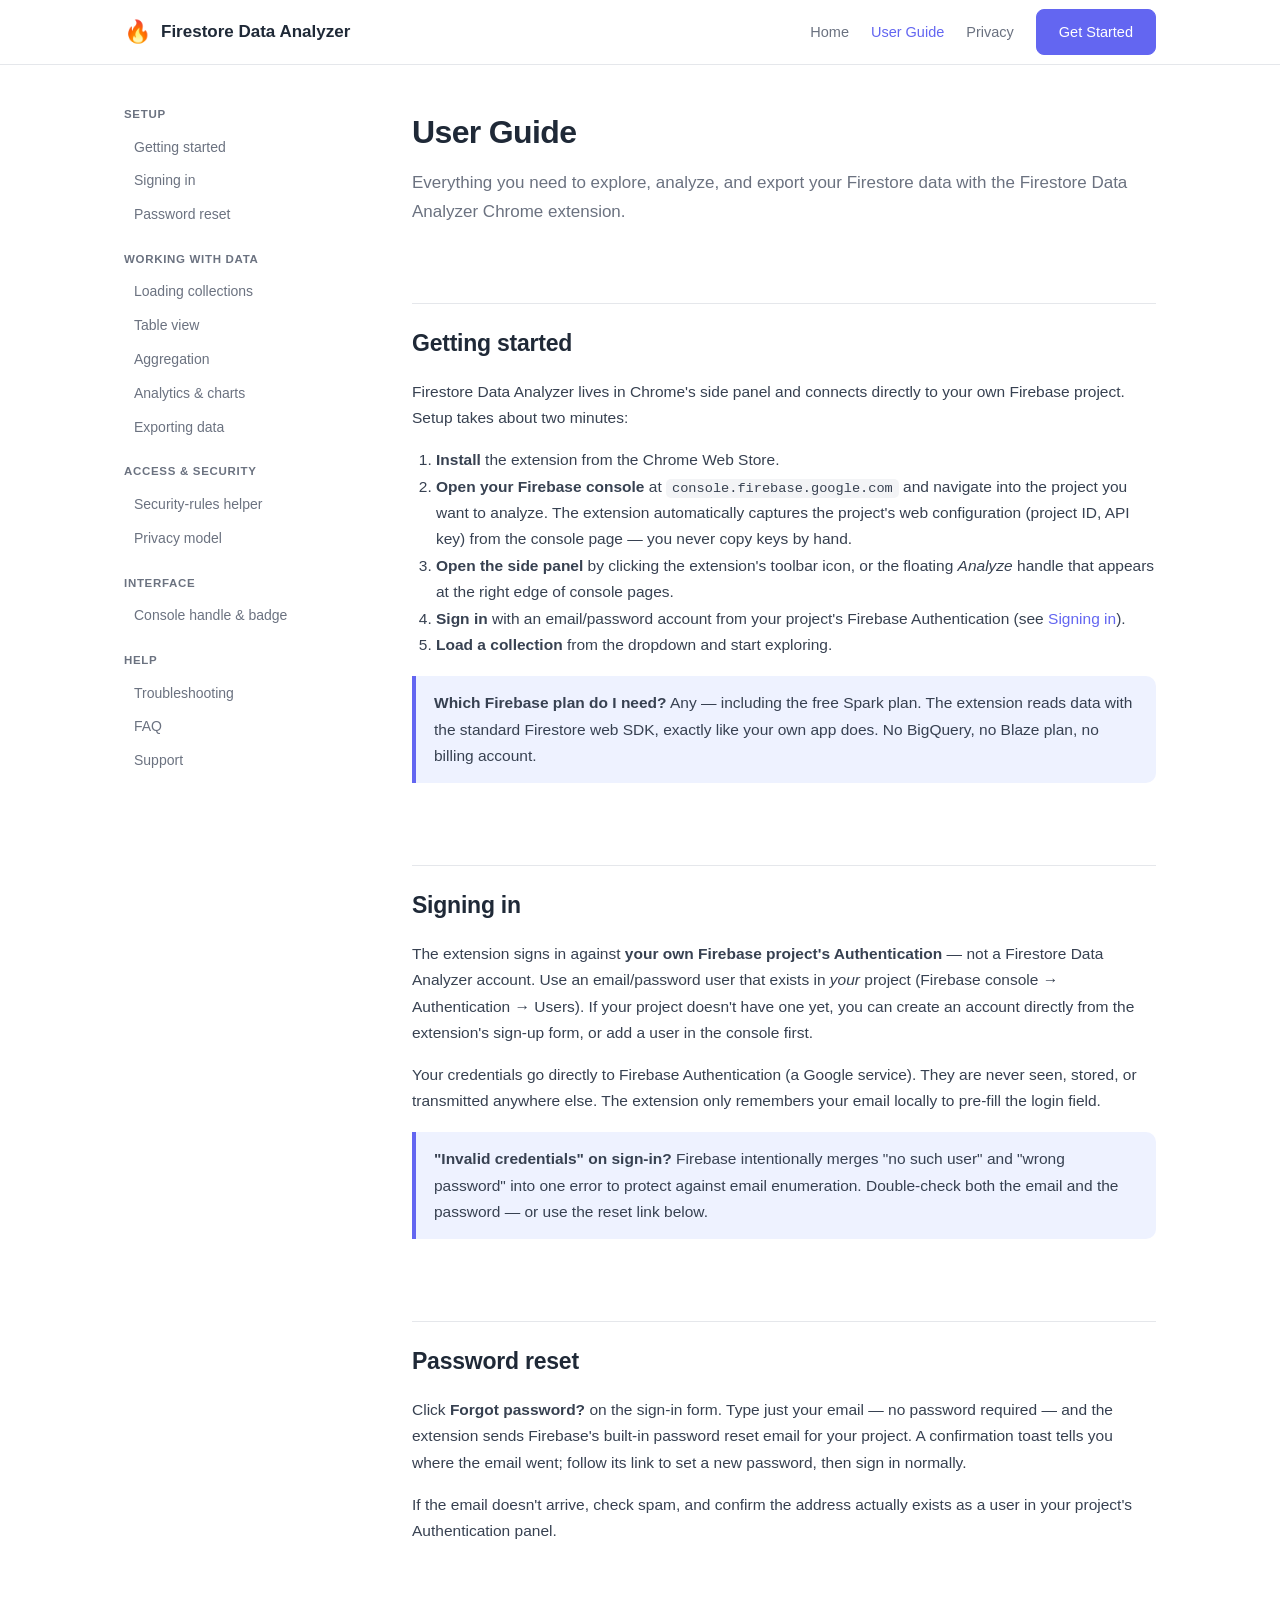
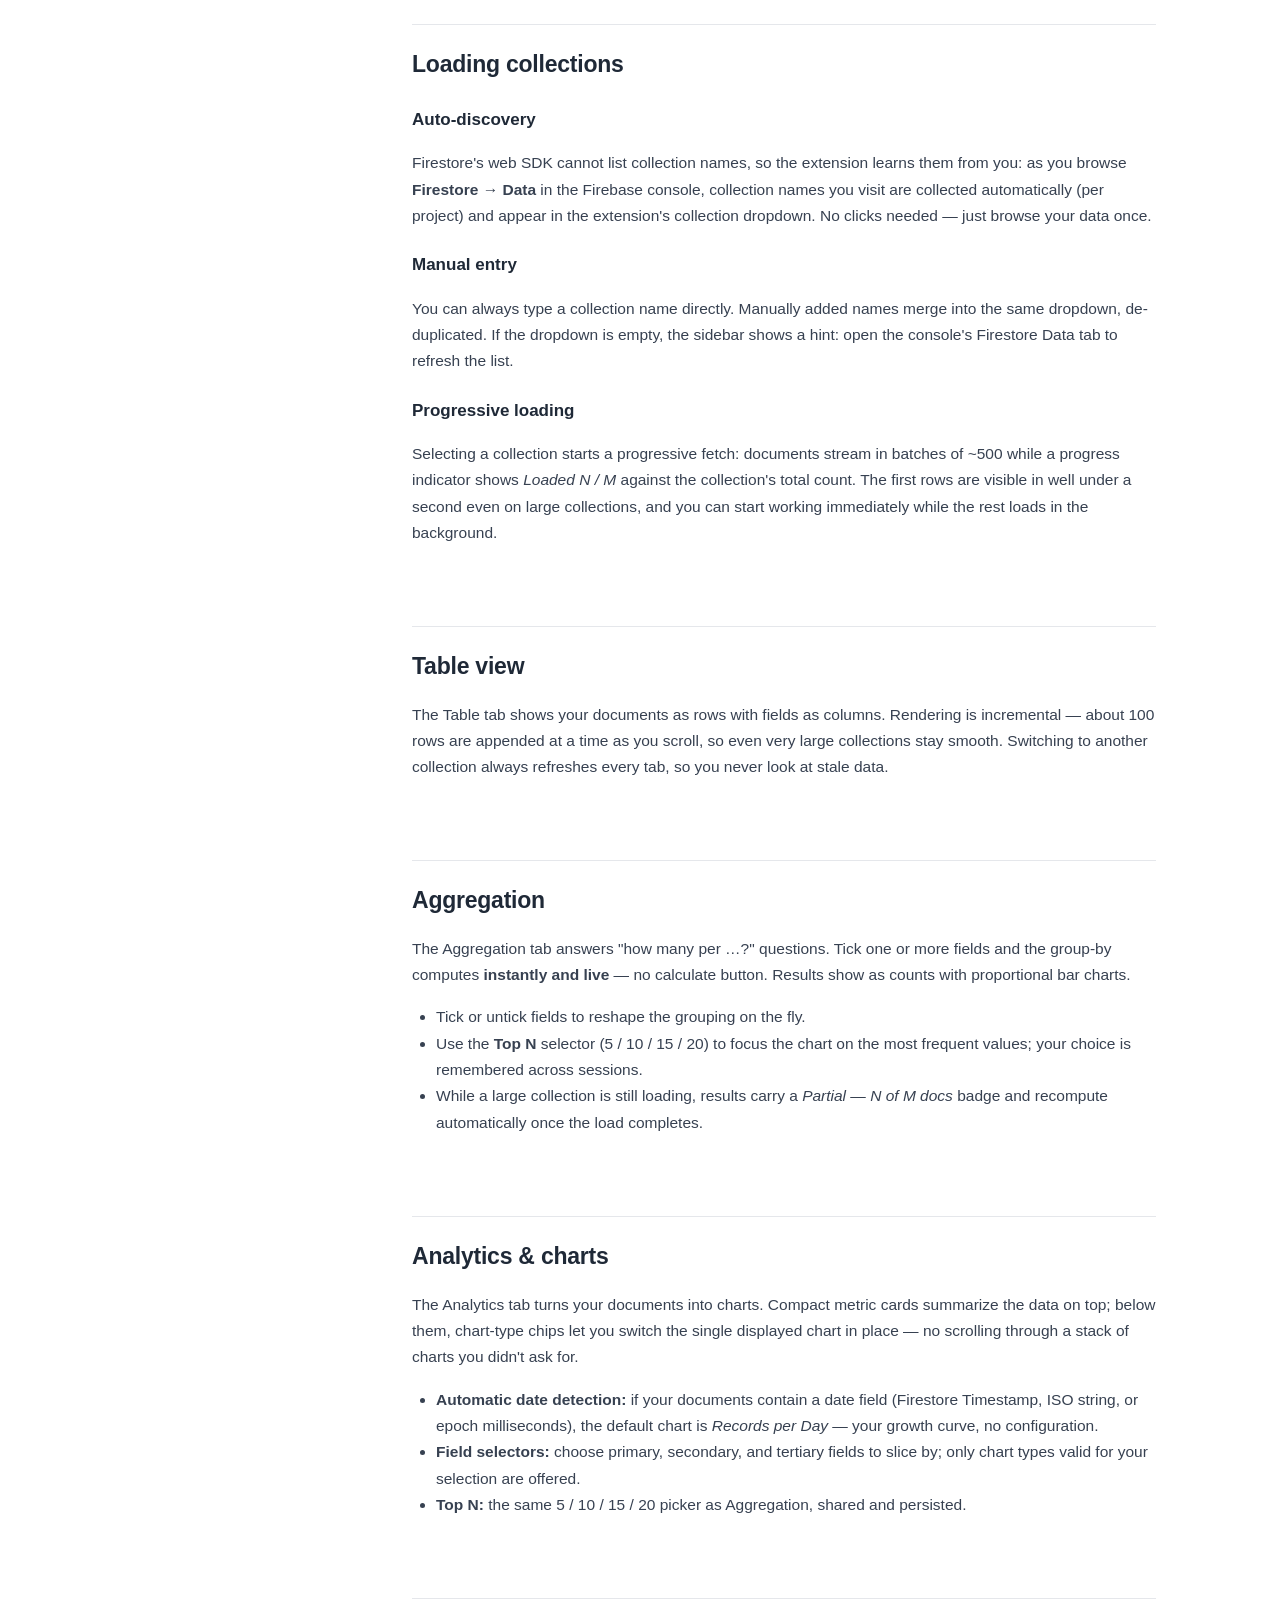
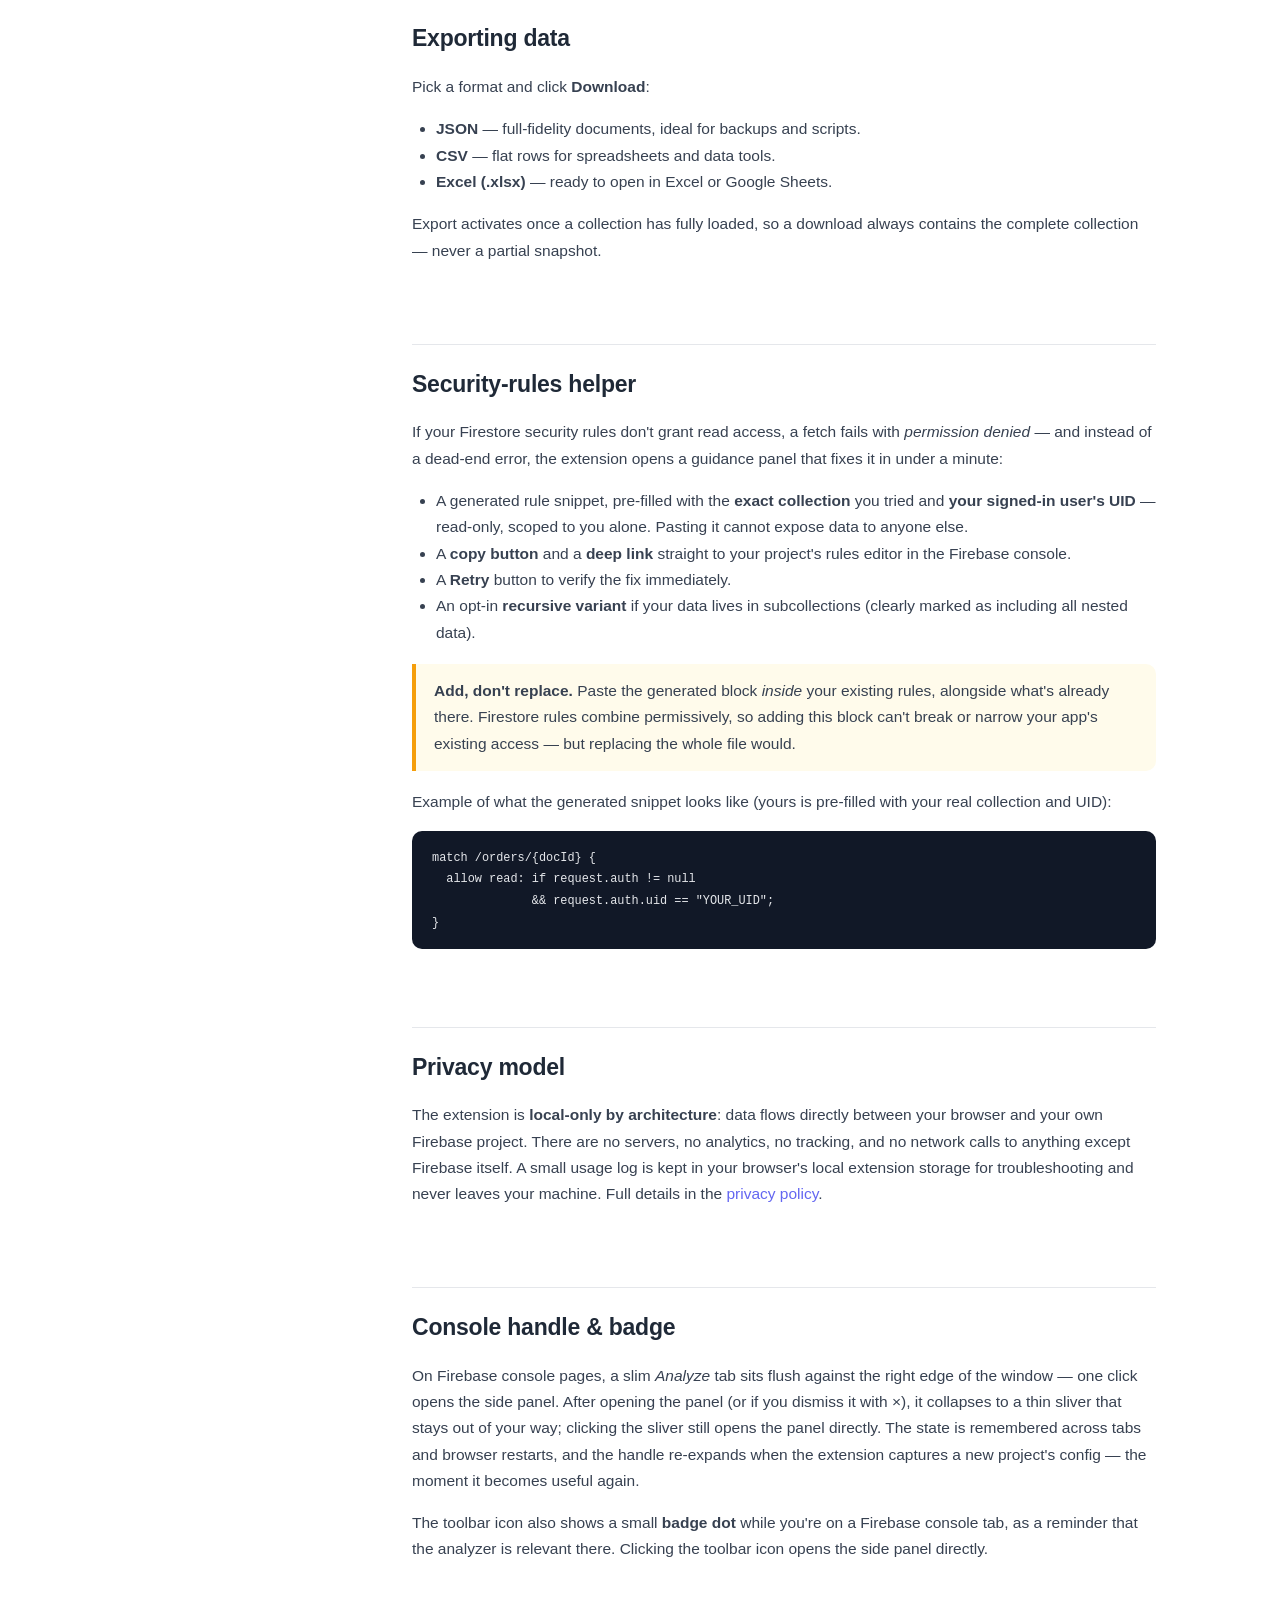
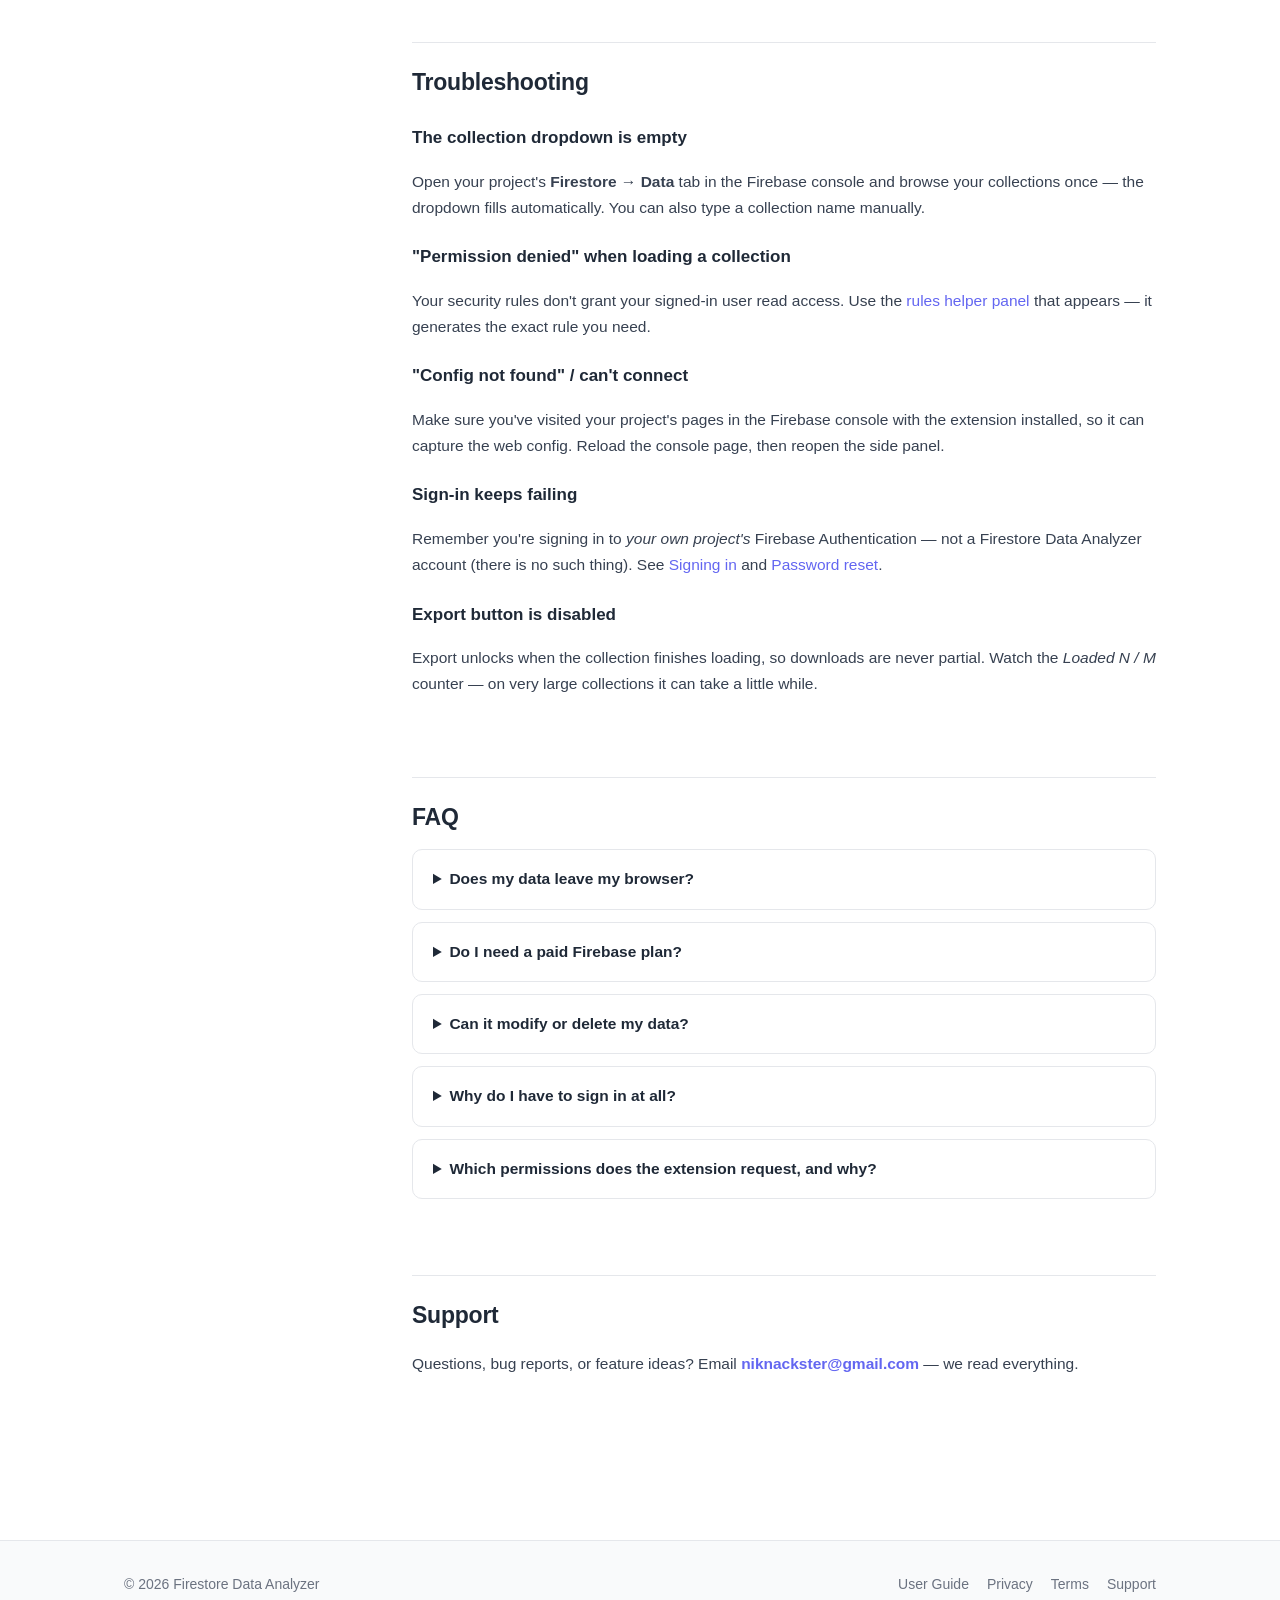
==== guide/index.html @ 12dc2b6a "Documentation site: landing page, user guide, privacy policy, terms Static HTML/CSS site for the Fir" ====
<!DOCTYPE html>
<html lang="en">
<head>
  <meta charset="UTF-8">
  <meta name="viewport" content="width=device-width, initial-scale=1.0">
  <title>User Guide — Firestore Data Analyzer</title>
  <meta name="description" content="Complete user guide for the Firestore Data Analyzer Chrome extension: setup, collections, table view, aggregation, analytics charts, export, and the security-rules helper.">
  <link rel="stylesheet" href="../assets/style.css">
  <link rel="icon" href="data:image/svg+xml,<svg xmlns=%22http://www.w3.org/2000/svg%22 viewBox=%220 0 100 100%22><text y=%22.9em%22 font-size=%2290%22>🔥</text></svg>">
</head>
<body>

  <header class="site-header">
    <div class="inner">
      <a class="brand" href="../"><span class="logo">🔥</span> Firestore Data Analyzer</a>
      <nav class="site-nav">
        <a href="../">Home</a>
        <a href="./" class="active">User Guide</a>
        <a href="../privacy.html">Privacy</a>
        <a class="btn" href="#getting-started">Get Started</a>
      </nav>
    </div>
  </header>

  <div class="docs-wrap">

    <aside class="docs-sidebar">
      <div class="group-label">Setup</div>
      <a href="#getting-started">Getting started</a>
      <a href="#sign-in">Signing in</a>
      <a href="#password-reset">Password reset</a>

      <div class="group-label">Working with data</div>
      <a href="#collections">Loading collections</a>
      <a href="#table-view">Table view</a>
      <a href="#aggregation">Aggregation</a>
      <a href="#analytics">Analytics &amp; charts</a>
      <a href="#export">Exporting data</a>

      <div class="group-label">Access &amp; security</div>
      <a href="#rules-helper">Security-rules helper</a>
      <a href="#privacy">Privacy model</a>

      <div class="group-label">Interface</div>
      <a href="#console-handle">Console handle &amp; badge</a>

      <div class="group-label">Help</div>
      <a href="#troubleshooting">Troubleshooting</a>
      <a href="#faq">FAQ</a>
      <a href="#support">Support</a>
    </aside>

    <main class="docs-content">
      <h1>User Guide</h1>
      <p class="lede">
        Everything you need to explore, analyze, and export your Firestore data with the
        Firestore Data Analyzer Chrome extension.
      </p>

      <section id="getting-started">
        <h2>Getting started</h2>
        <p>Firestore Data Analyzer lives in Chrome's side panel and connects directly to your own Firebase project. Setup takes about two minutes:</p>
        <ol>
          <li><strong>Install</strong> the extension from the Chrome Web Store.</li>
          <li><strong>Open your Firebase console</strong> at <code>console.firebase.google.com</code> and navigate into the project you want to analyze. The extension automatically captures the project's web configuration (project ID, API key) from the console page — you never copy keys by hand.</li>
          <li><strong>Open the side panel</strong> by clicking the extension's toolbar icon, or the floating <em>Analyze</em> handle that appears at the right edge of console pages.</li>
          <li><strong>Sign in</strong> with an email/password account from your project's Firebase Authentication (see <a href="#sign-in">Signing in</a>).</li>
          <li><strong>Load a collection</strong> from the dropdown and start exploring.</li>
        </ol>
        <div class="callout">
          <p><strong>Which Firebase plan do I need?</strong> Any — including the free Spark plan. The extension reads data with the standard Firestore web SDK, exactly like your own app does. No BigQuery, no Blaze plan, no billing account.</p>
        </div>
      </section>

      <section id="sign-in">
        <h2>Signing in</h2>
        <p>
          The extension signs in against <strong>your own Firebase project's Authentication</strong> —
          not a Firestore Data Analyzer account. Use an email/password user that exists in
          <em>your</em> project (Firebase console → Authentication → Users). If your project doesn't
          have one yet, you can create an account directly from the extension's sign-up form, or add
          a user in the console first.
        </p>
        <p>
          Your credentials go directly to Firebase Authentication (a Google service). They are never
          seen, stored, or transmitted anywhere else. The extension only remembers your email locally
          to pre-fill the login field.
        </p>
        <div class="callout">
          <p><strong>"Invalid credentials" on sign-in?</strong> Firebase intentionally merges "no such user" and "wrong password" into one error to protect against email enumeration. Double-check both the email and the password — or use the reset link below.</p>
        </div>
      </section>

      <section id="password-reset">
        <h2>Password reset</h2>
        <p>
          Click <strong>Forgot password?</strong> on the sign-in form. Type just your email — no
          password required — and the extension sends Firebase's built-in password reset email for
          your project. A confirmation toast tells you where the email went; follow its link to set
          a new password, then sign in normally.
        </p>
        <p>If the email doesn't arrive, check spam, and confirm the address actually exists as a user in your project's Authentication panel.</p>
      </section>

      <section id="collections">
        <h2>Loading collections</h2>
        <h3>Auto-discovery</h3>
        <p>
          Firestore's web SDK cannot list collection names, so the extension learns them from you:
          as you browse <strong>Firestore → Data</strong> in the Firebase console, collection names
          you visit are collected automatically (per project) and appear in the extension's
          collection dropdown. No clicks needed — just browse your data once.
        </p>
        <h3>Manual entry</h3>
        <p>
          You can always type a collection name directly. Manually added names merge into the same
          dropdown, de-duplicated. If the dropdown is empty, the sidebar shows a hint: open the
          console's Firestore Data tab to refresh the list.
        </p>
        <h3>Progressive loading</h3>
        <p>
          Selecting a collection starts a progressive fetch: documents stream in batches of ~500
          while a progress indicator shows <em>Loaded N / M</em> against the collection's total
          count. The first rows are visible in well under a second even on large collections, and
          you can start working immediately while the rest loads in the background.
        </p>
      </section>

      <section id="table-view">
        <h2>Table view</h2>
        <p>
          The Table tab shows your documents as rows with fields as columns. Rendering is
          incremental — about 100 rows are appended at a time as you scroll, so even very large
          collections stay smooth. Switching to another collection always refreshes every tab, so
          you never look at stale data.
        </p>
      </section>

      <section id="aggregation">
        <h2>Aggregation</h2>
        <p>
          The Aggregation tab answers "how many per …?" questions. Tick one or more fields and the
          group-by computes <strong>instantly and live</strong> — no calculate button. Results show
          as counts with proportional bar charts.
        </p>
        <ul>
          <li>Tick or untick fields to reshape the grouping on the fly.</li>
          <li>Use the <strong>Top N</strong> selector (5 / 10 / 15 / 20) to focus the chart on the most frequent values; your choice is remembered across sessions.</li>
          <li>While a large collection is still loading, results carry a <em>Partial — N of M docs</em> badge and recompute automatically once the load completes.</li>
        </ul>
      </section>

      <section id="analytics">
        <h2>Analytics &amp; charts</h2>
        <p>
          The Analytics tab turns your documents into charts. Compact metric cards summarize the
          data on top; below them, chart-type chips let you switch the single displayed chart in
          place — no scrolling through a stack of charts you didn't ask for.
        </p>
        <ul>
          <li><strong>Automatic date detection:</strong> if your documents contain a date field (Firestore Timestamp, ISO string, or epoch milliseconds), the default chart is <em>Records per Day</em> — your growth curve, no configuration.</li>
          <li><strong>Field selectors:</strong> choose primary, secondary, and tertiary fields to slice by; only chart types valid for your selection are offered.</li>
          <li><strong>Top N:</strong> the same 5 / 10 / 15 / 20 picker as Aggregation, shared and persisted.</li>
        </ul>
      </section>

      <section id="export">
        <h2>Exporting data</h2>
        <p>Pick a format and click <strong>Download</strong>:</p>
        <ul>
          <li><strong>JSON</strong> — full-fidelity documents, ideal for backups and scripts.</li>
          <li><strong>CSV</strong> — flat rows for spreadsheets and data tools.</li>
          <li><strong>Excel (.xlsx)</strong> — ready to open in Excel or Google Sheets.</li>
        </ul>
        <p>
          Export activates once a collection has fully loaded, so a download always contains the
          complete collection — never a partial snapshot.
        </p>
      </section>

      <section id="rules-helper">
        <h2>Security-rules helper</h2>
        <p>
          If your Firestore security rules don't grant read access, a fetch fails with
          <em>permission denied</em> — and instead of a dead-end error, the extension opens a
          guidance panel that fixes it in under a minute:
        </p>
        <ul>
          <li>A generated rule snippet, pre-filled with the <strong>exact collection</strong> you tried and <strong>your signed-in user's UID</strong> — read-only, scoped to you alone. Pasting it cannot expose data to anyone else.</li>
          <li>A <strong>copy button</strong> and a <strong>deep link</strong> straight to your project's rules editor in the Firebase console.</li>
          <li>A <strong>Retry</strong> button to verify the fix immediately.</li>
          <li>An opt-in <strong>recursive variant</strong> if your data lives in subcollections (clearly marked as including all nested data).</li>
        </ul>
        <div class="callout warn">
          <p><strong>Add, don't replace.</strong> Paste the generated block <em>inside</em> your existing rules, alongside what's already there. Firestore rules combine permissively, so adding this block can't break or narrow your app's existing access — but replacing the whole file would.</p>
        </div>
        <p>Example of what the generated snippet looks like (yours is pre-filled with your real collection and UID):</p>
        <pre><code>match /orders/{docId} {
  allow read: if request.auth != null
              &amp;&amp; request.auth.uid == "YOUR_UID";
}</code></pre>
      </section>

      <section id="privacy">
        <h2>Privacy model</h2>
        <p>
          The extension is <strong>local-only by architecture</strong>: data flows directly between
          your browser and your own Firebase project. There are no servers, no analytics, no
          tracking, and no network calls to anything except Firebase itself. A small usage log is
          kept in your browser's local extension storage for troubleshooting and never leaves your
          machine. Full details in the <a href="../privacy.html">privacy policy</a>.
        </p>
      </section>

      <section id="console-handle">
        <h2>Console handle &amp; badge</h2>
        <p>
          On Firebase console pages, a slim <em>Analyze</em> tab sits flush against the right edge
          of the window — one click opens the side panel. After opening the panel (or if you dismiss
          it with ×), it collapses to a thin sliver that stays out of your way; clicking the sliver
          still opens the panel directly. The state is remembered across tabs and browser restarts,
          and the handle re-expands when the extension captures a new project's config — the moment
          it becomes useful again.
        </p>
        <p>
          The toolbar icon also shows a small <strong>badge dot</strong> while you're on a Firebase
          console tab, as a reminder that the analyzer is relevant there. Clicking the toolbar icon
          opens the side panel directly.
        </p>
      </section>

      <section id="troubleshooting">
        <h2>Troubleshooting</h2>
        <h3>The collection dropdown is empty</h3>
        <p>Open your project's <strong>Firestore → Data</strong> tab in the Firebase console and browse your collections once — the dropdown fills automatically. You can also type a collection name manually.</p>
        <h3>"Permission denied" when loading a collection</h3>
        <p>Your security rules don't grant your signed-in user read access. Use the <a href="#rules-helper">rules helper panel</a> that appears — it generates the exact rule you need.</p>
        <h3>"Config not found" / can't connect</h3>
        <p>Make sure you've visited your project's pages in the Firebase console with the extension installed, so it can capture the web config. Reload the console page, then reopen the side panel.</p>
        <h3>Sign-in keeps failing</h3>
        <p>Remember you're signing in to <em>your own project's</em> Firebase Authentication — not a Firestore Data Analyzer account (there is no such thing). See <a href="#sign-in">Signing in</a> and <a href="#password-reset">Password reset</a>.</p>
        <h3>Export button is disabled</h3>
        <p>Export unlocks when the collection finishes loading, so downloads are never partial. Watch the <em>Loaded N / M</em> counter — on very large collections it can take a little while.</p>
      </section>

      <section id="faq">
        <h2>FAQ</h2>
        <div class="faq">
          <details>
            <summary>Does my data leave my browser?</summary>
            <p>No. The extension talks only to Firebase (Firestore and Firebase Authentication) using your own project credentials. There are no other endpoints, no analytics services, and no servers of ours. Our test suite enforces that the extension makes zero non-Firebase network calls.</p>
          </details>
          <details>
            <summary>Do I need a paid Firebase plan?</summary>
            <p>No. It works on every plan, including the free Spark plan. Reads count against your project's normal Firestore quota, exactly as if your own app performed them.</p>
          </details>
          <details>
            <summary>Can it modify or delete my data?</summary>
            <p>The extension only reads. The security rule it suggests is read-only too, so even the access you grant it can't write anything.</p>
          </details>
          <details>
            <summary>Why do I have to sign in at all?</summary>
            <p>Firestore access is governed by your project's security rules, which almost always require an authenticated user. Signing in with your own project's Auth means access control stays entirely in your hands.</p>
          </details>
          <details>
            <summary>Which permissions does the extension request, and why?</summary>
            <p><code>storage</code> (remember your config and preferences locally), <code>sidePanel</code> (show the UI), and host access to Firestore, Firebase Auth, and the Firebase console (capture your config and run the Analyze handle). Nothing else.</p>
          </details>
        </div>
      </section>

      <section id="support">
        <h2>Support</h2>
        <p>
          Questions, bug reports, or feature ideas? Email
          <a href="mailto:niknackster@gmail.com?subject=Firestore%20Data%20Analyzer%20feedback"><strong>niknackster@gmail.com</strong></a>
          — we read everything.
        </p>
      </section>

    </main>
  </div>

  <footer class="site-footer">
    <div class="inner">
      <span>© 2026 Firestore Data Analyzer</span>
      <nav>
        <a href="./">User Guide</a>
        <a href="../privacy.html">Privacy</a>
        <a href="../terms.html">Terms</a>
        <a href="mailto:niknackster@gmail.com">Support</a>
      </nav>
    </div>
  </footer>

</body>
</html>
---- assets/style.css ----
/* Firestore Data Analyzer — documentation site */

:root {
  --accent: #6366f1;
  --accent-dark: #4f46e5;
  --accent-soft: #eef2ff;
  --text: #1f2937;
  --text-muted: #6b7280;
  --border: #e5e7eb;
  --bg: #ffffff;
  --bg-alt: #f9fafb;
  --code-bg: #f3f4f6;
  --radius: 10px;
  --max-width: 1080px;
}

* { box-sizing: border-box; }

html { scroll-behavior: smooth; scroll-padding-top: 84px; }

body {
  margin: 0;
  font-family: -apple-system, BlinkMacSystemFont, 'Segoe UI', Roboto, Helvetica, Arial, sans-serif;
  color: var(--text);
  background: var(--bg);
  line-height: 1.7;
  font-size: 16px;
}

a { color: var(--accent); text-decoration: none; }
a:hover { text-decoration: underline; }

code {
  background: var(--code-bg);
  padding: 2px 6px;
  border-radius: 5px;
  font-size: 0.88em;
  font-family: ui-monospace, SFMono-Regular, Menlo, Consolas, monospace;
}

pre {
  background: #111827;
  color: #e5e7eb;
  padding: 16px 20px;
  border-radius: var(--radius);
  overflow-x: auto;
  font-size: 13.5px;
  line-height: 1.6;
}
pre code { background: none; padding: 0; color: inherit; }

/* ── Header ── */

.site-header {
  position: sticky;
  top: 0;
  z-index: 50;
  background: rgba(255, 255, 255, 0.92);
  backdrop-filter: blur(8px);
  border-bottom: 1px solid var(--border);
}

.site-header .inner {
  max-width: var(--max-width);
  margin: 0 auto;
  padding: 0 24px;
  height: 64px;
  display: flex;
  align-items: center;
  justify-content: space-between;
  gap: 16px;
}

.brand {
  display: flex;
  align-items: center;
  gap: 10px;
  font-weight: 700;
  font-size: 17px;
  color: var(--text);
}
.brand:hover { text-decoration: none; }
.brand .logo { font-size: 22px; }

.site-nav { display: flex; gap: 22px; align-items: center; }
.site-nav a { color: var(--text-muted); font-size: 14.5px; font-weight: 500; }
.site-nav a:hover { color: var(--text); text-decoration: none; }
.site-nav a.active { color: var(--accent); }
.site-nav .btn { color: #fff; }

/* ── Buttons ── */

.btn {
  display: inline-block;
  padding: 10px 22px;
  border-radius: 8px;
  font-weight: 600;
  font-size: 15px;
  background: var(--accent);
  color: #fff;
  border: 1px solid var(--accent);
}
.btn:hover { background: var(--accent-dark); text-decoration: none; }

.btn.secondary {
  background: #fff;
  color: var(--accent);
}
.btn.secondary:hover { background: var(--accent-soft); }

/* ── Hero ── */

.hero {
  background: linear-gradient(180deg, var(--accent-soft) 0%, #fff 100%);
  padding: 72px 24px 64px;
  text-align: center;
}
.hero h1 {
  font-size: clamp(30px, 5vw, 44px);
  line-height: 1.2;
  margin: 0 auto 18px;
  max-width: 760px;
  letter-spacing: -0.02em;
}
.hero p.lede {
  font-size: 19px;
  color: var(--text-muted);
  max-width: 640px;
  margin: 0 auto 30px;
}
.hero .actions { display: flex; gap: 12px; justify-content: center; flex-wrap: wrap; }
.hero .note { margin-top: 18px; font-size: 13.5px; color: var(--text-muted); }

/* ── Sections ── */

.section {
  max-width: var(--max-width);
  margin: 0 auto;
  padding: 56px 24px;
}
.section.alt { background: var(--bg-alt); max-width: none; }
.section.alt > .inner { max-width: var(--max-width); margin: 0 auto; padding: 0 24px; }

.section h2 {
  font-size: 28px;
  letter-spacing: -0.01em;
  margin: 0 0 8px;
}
.section p.sub {
  color: var(--text-muted);
  margin: 0 0 36px;
  font-size: 16.5px;
}

/* ── Feature grid ── */

.feature-grid {
  display: grid;
  grid-template-columns: repeat(auto-fit, minmax(280px, 1fr));
  gap: 20px;
}

.feature-card {
  border: 1px solid var(--border);
  border-radius: var(--radius);
  padding: 24px;
  background: #fff;
}
.feature-card .icon { font-size: 26px; margin-bottom: 10px; }
.feature-card h3 { margin: 0 0 8px; font-size: 17px; }
.feature-card p { margin: 0; color: var(--text-muted); font-size: 14.5px; }
.feature-card a.more { font-size: 14px; font-weight: 500; display: inline-block; margin-top: 10px; }

/* ── Steps ── */

.steps { counter-reset: step; list-style: none; padding: 0; margin: 0; }
.steps li {
  counter-increment: step;
  position: relative;
  padding: 0 0 28px 56px;
}
.steps li::before {
  content: counter(step);
  position: absolute;
  left: 0;
  top: 2px;
  width: 34px;
  height: 34px;
  border-radius: 50%;
  background: var(--accent);
  color: #fff;
  font-weight: 700;
  display: flex;
  align-items: center;
  justify-content: center;
  font-size: 15px;
}
.steps li h3 { margin: 0 0 6px; font-size: 16.5px; }
.steps li p { margin: 0; color: var(--text-muted); font-size: 15px; }

/* ── Docs layout ── */

.docs-wrap {
  max-width: var(--max-width);
  margin: 0 auto;
  padding: 40px 24px 80px;
  display: grid;
  grid-template-columns: 240px minmax(0, 1fr);
  gap: 48px;
  align-items: start;
}

.docs-sidebar {
  position: sticky;
  top: 84px;
  font-size: 14px;
}
.docs-sidebar .group-label {
  text-transform: uppercase;
  letter-spacing: 0.06em;
  font-size: 11.5px;
  font-weight: 700;
  color: var(--text-muted);
  margin: 18px 0 6px;
}
.docs-sidebar .group-label:first-child { margin-top: 0; }
.docs-sidebar a {
  display: block;
  padding: 5px 10px;
  border-radius: 6px;
  color: var(--text-muted);
}
.docs-sidebar a:hover { color: var(--text); background: var(--bg-alt); text-decoration: none; }

.docs-content h1 { font-size: 32px; letter-spacing: -0.02em; margin: 0 0 10px; }
.docs-content > p.lede { color: var(--text-muted); font-size: 17px; margin: 0 0 40px; }

.docs-content section { padding: 8px 0 28px; }
.docs-content h2 {
  font-size: 23px;
  margin: 28px 0 12px;
  padding-top: 20px;
  border-top: 1px solid var(--border);
  letter-spacing: -0.01em;
}
.docs-content h3 { font-size: 17px; margin: 22px 0 8px; }
.docs-content p, .docs-content li { color: #374151; font-size: 15.5px; }
.docs-content ul, .docs-content ol { padding-left: 24px; }

.callout {
  border-left: 4px solid var(--accent);
  background: var(--accent-soft);
  padding: 14px 18px;
  border-radius: 0 var(--radius) var(--radius) 0;
  margin: 18px 0;
  font-size: 14.5px;
}
.callout.warn { border-color: #f59e0b; background: #fffbeb; }
.callout p { margin: 0; }

/* ── Prose pages (privacy / terms / refunds) ── */

.prose {
  max-width: 760px;
  margin: 0 auto;
  padding: 48px 24px 80px;
}
.prose h1 { font-size: 30px; margin-bottom: 4px; letter-spacing: -0.02em; }
.prose .date { color: var(--text-muted); font-size: 14px; margin-bottom: 32px; }
.prose h2 { font-size: 20px; margin-top: 34px; }
.prose li { margin: 6px 0; }
.prose .highlight {
  background: var(--accent-soft);
  padding: 16px 20px;
  border-radius: var(--radius);
  margin: 16px 0;
}

/* ── FAQ ── */

.faq details {
  border: 1px solid var(--border);
  border-radius: var(--radius);
  padding: 16px 20px;
  margin-bottom: 12px;
  background: #fff;
}
.faq summary { font-weight: 600; cursor: pointer; font-size: 15.5px; }
.faq details p { margin: 12px 0 0; color: var(--text-muted); font-size: 15px; }

/* ── Footer ── */

.site-footer {
  border-top: 1px solid var(--border);
  background: var(--bg-alt);
  margin-top: 40px;
}
.site-footer .inner {
  max-width: var(--max-width);
  margin: 0 auto;
  padding: 32px 24px;
  display: flex;
  justify-content: space-between;
  align-items: center;
  gap: 16px;
  flex-wrap: wrap;
  font-size: 14px;
  color: var(--text-muted);
}
.site-footer nav { display: flex; gap: 18px; flex-wrap: wrap; }
.site-footer a { color: var(--text-muted); }
.site-footer a:hover { color: var(--text); }

/* ── Responsive ── */

@media (max-width: 820px) {
  .docs-wrap { grid-template-columns: 1fr; gap: 8px; }
  .docs-sidebar { position: static; display: flex; flex-wrap: wrap; gap: 4px 10px; padding-bottom: 18px; border-bottom: 1px solid var(--border); }
  .docs-sidebar .group-label { width: 100%; margin: 10px 0 2px; }
  .site-nav { gap: 14px; }
}
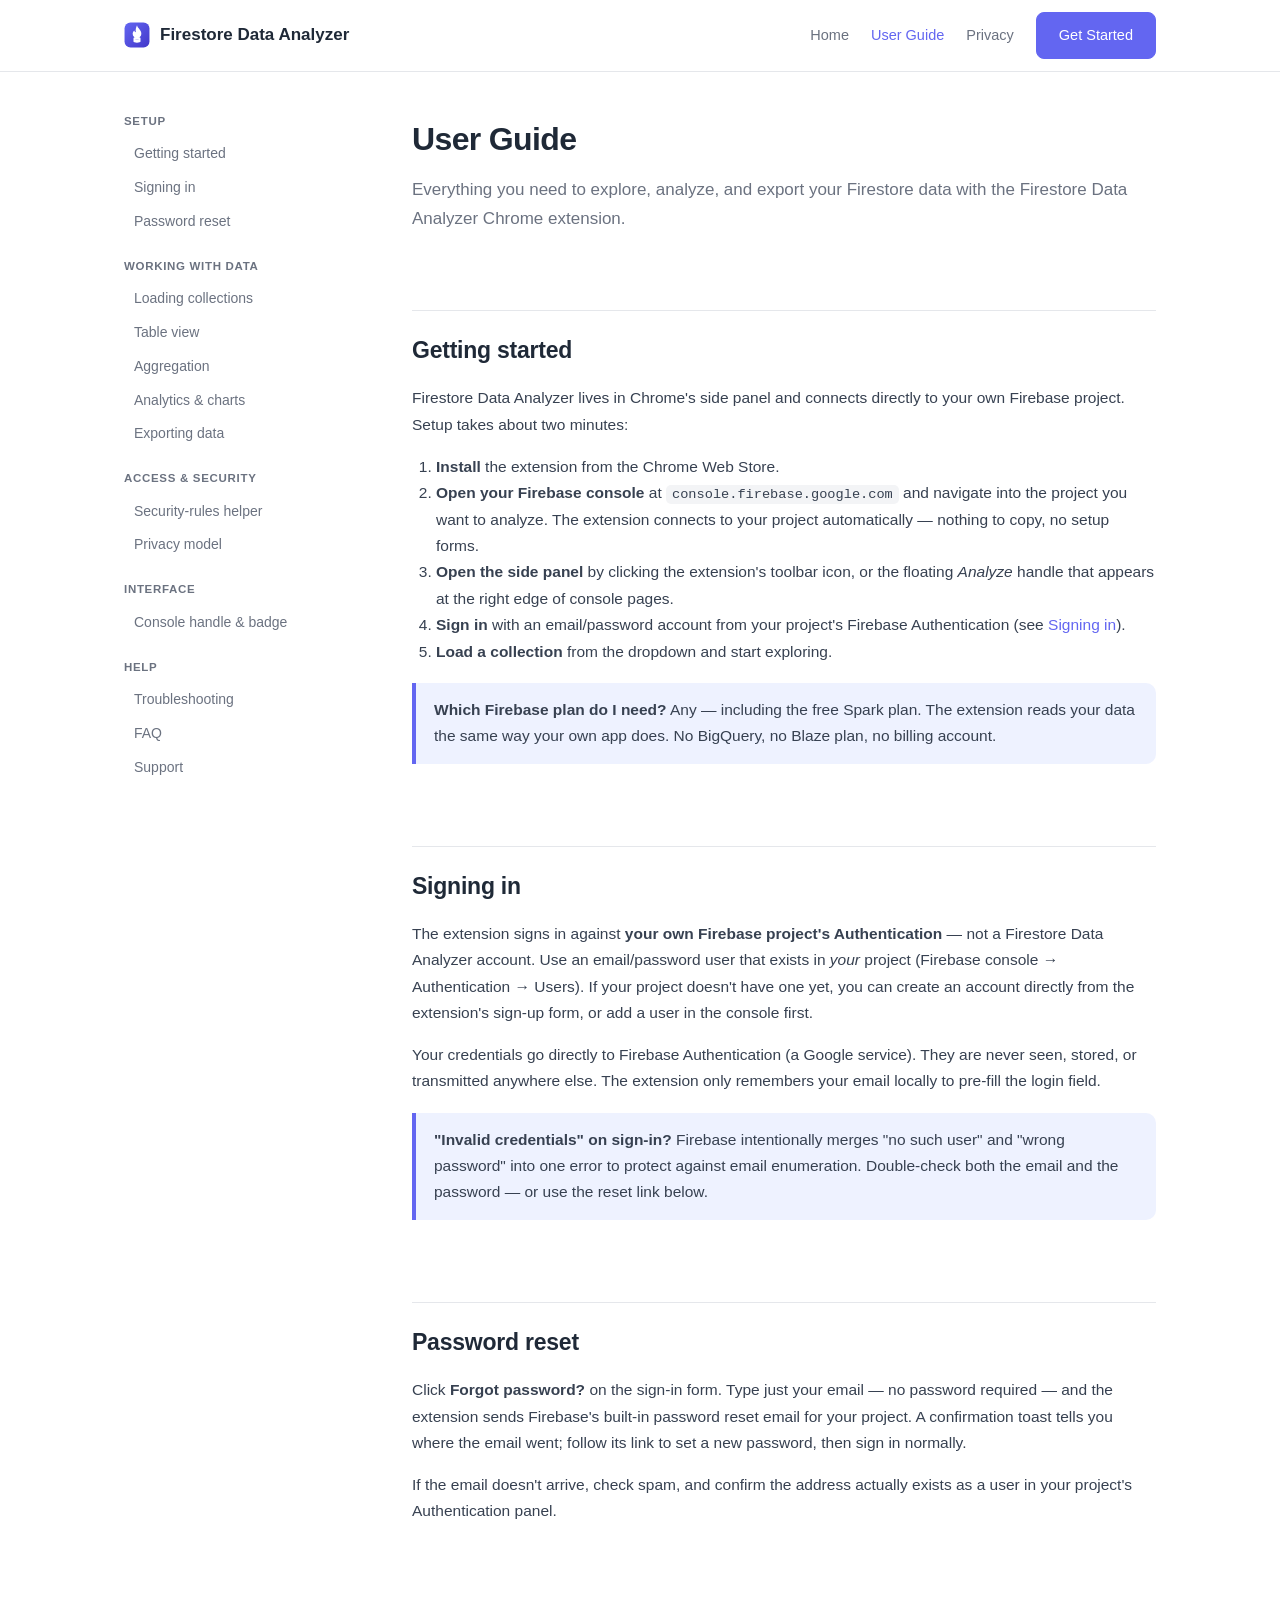
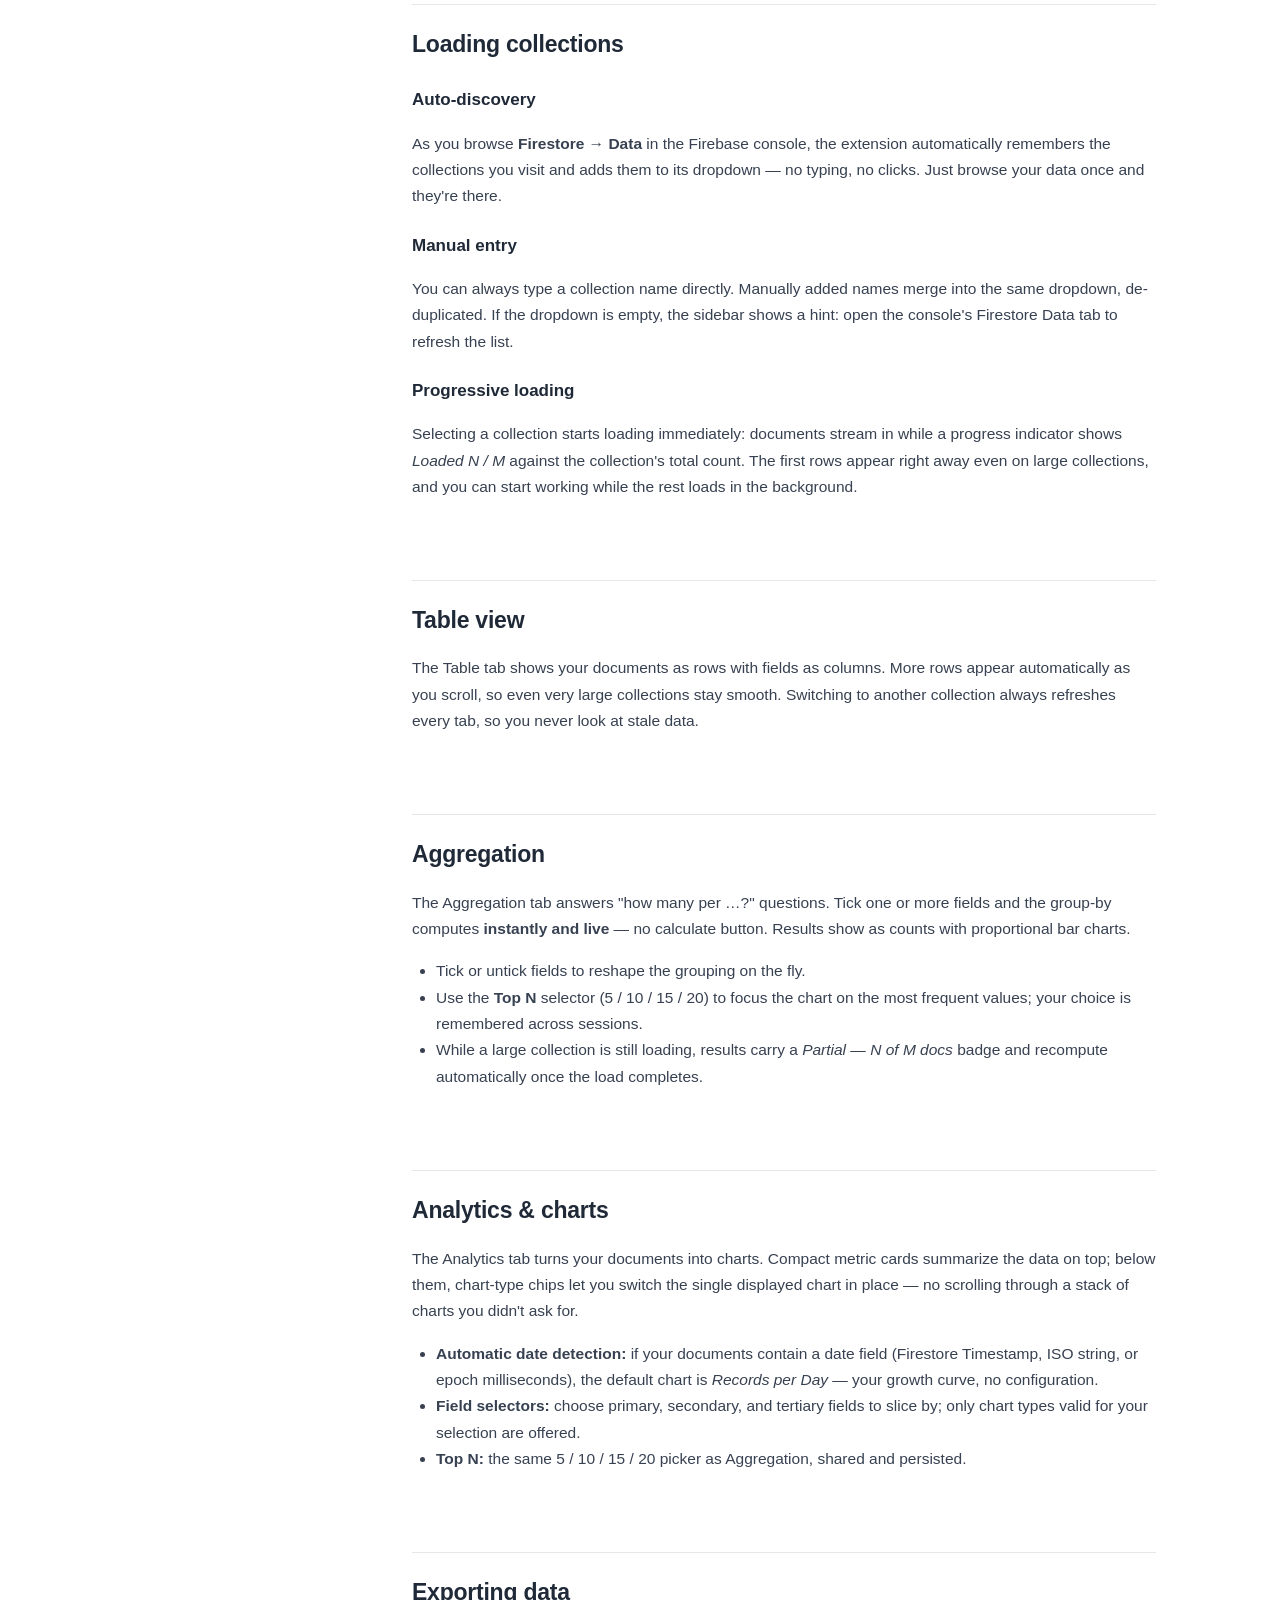
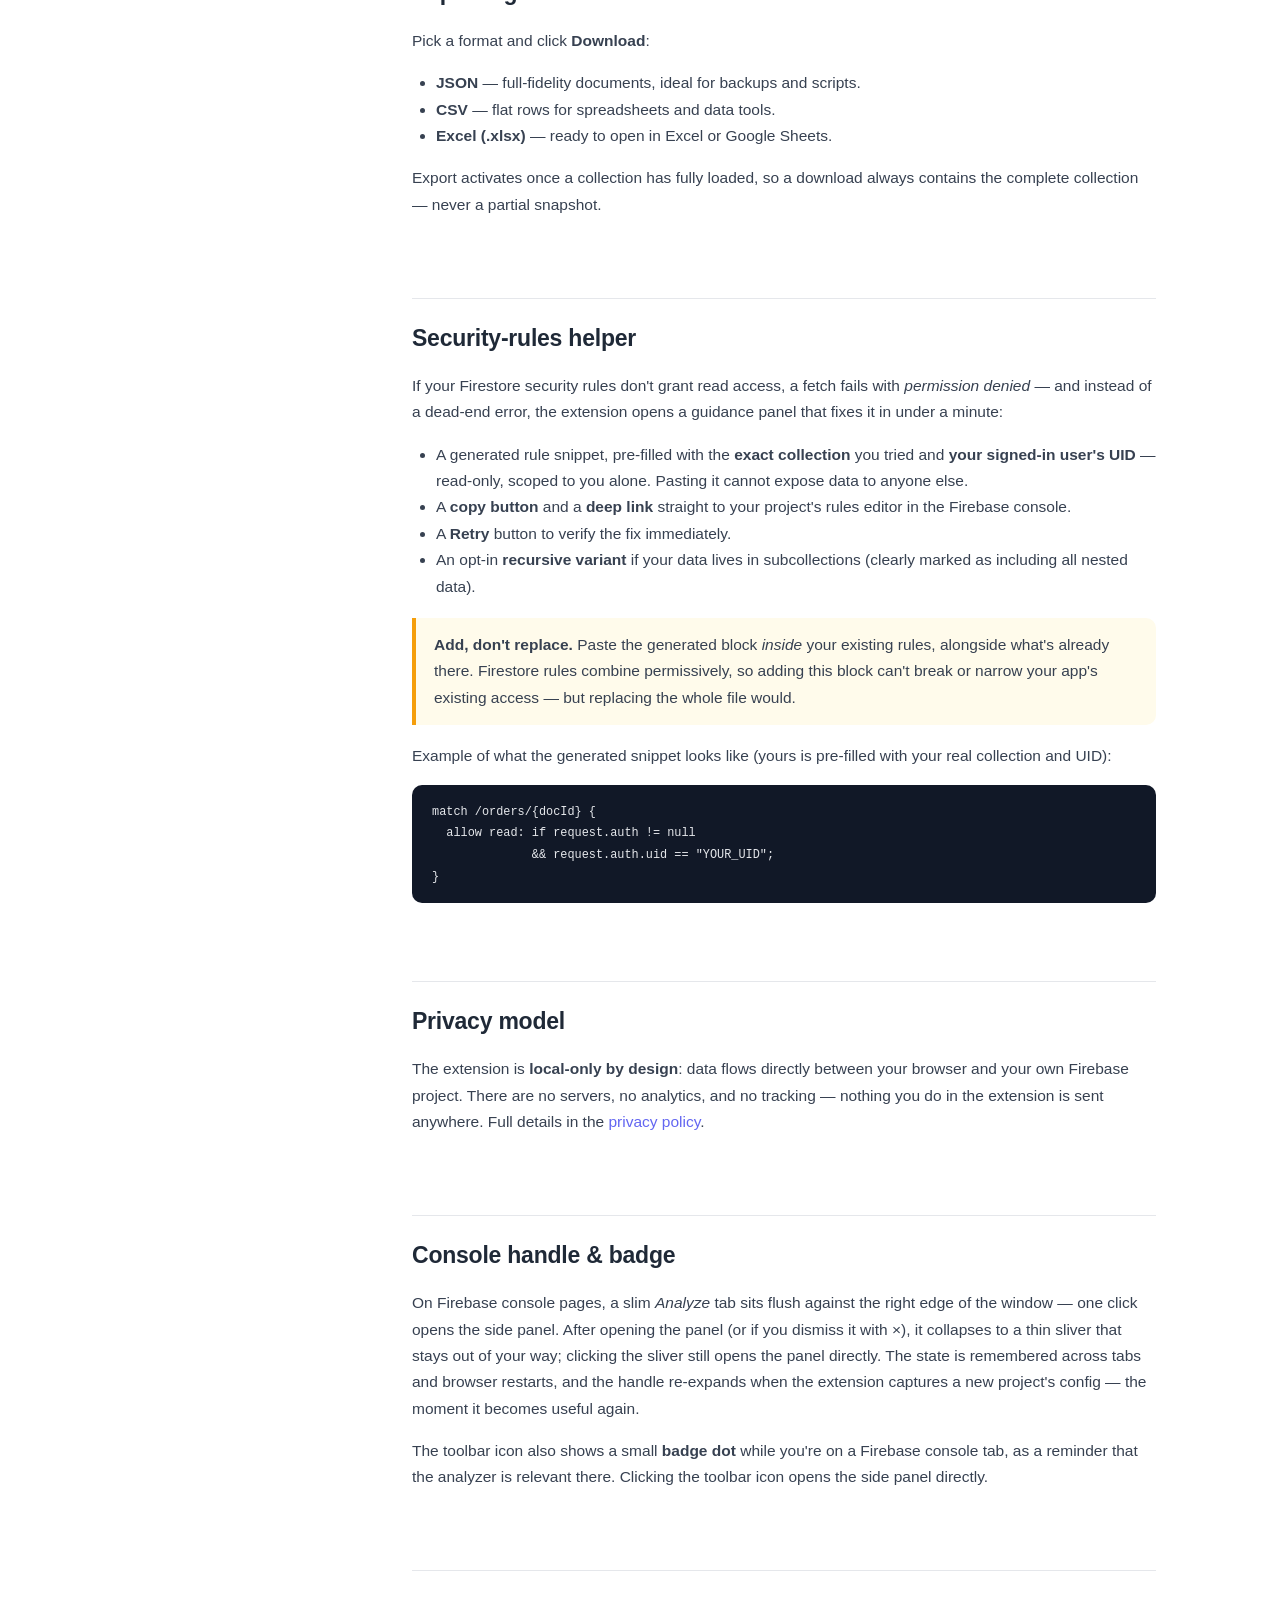
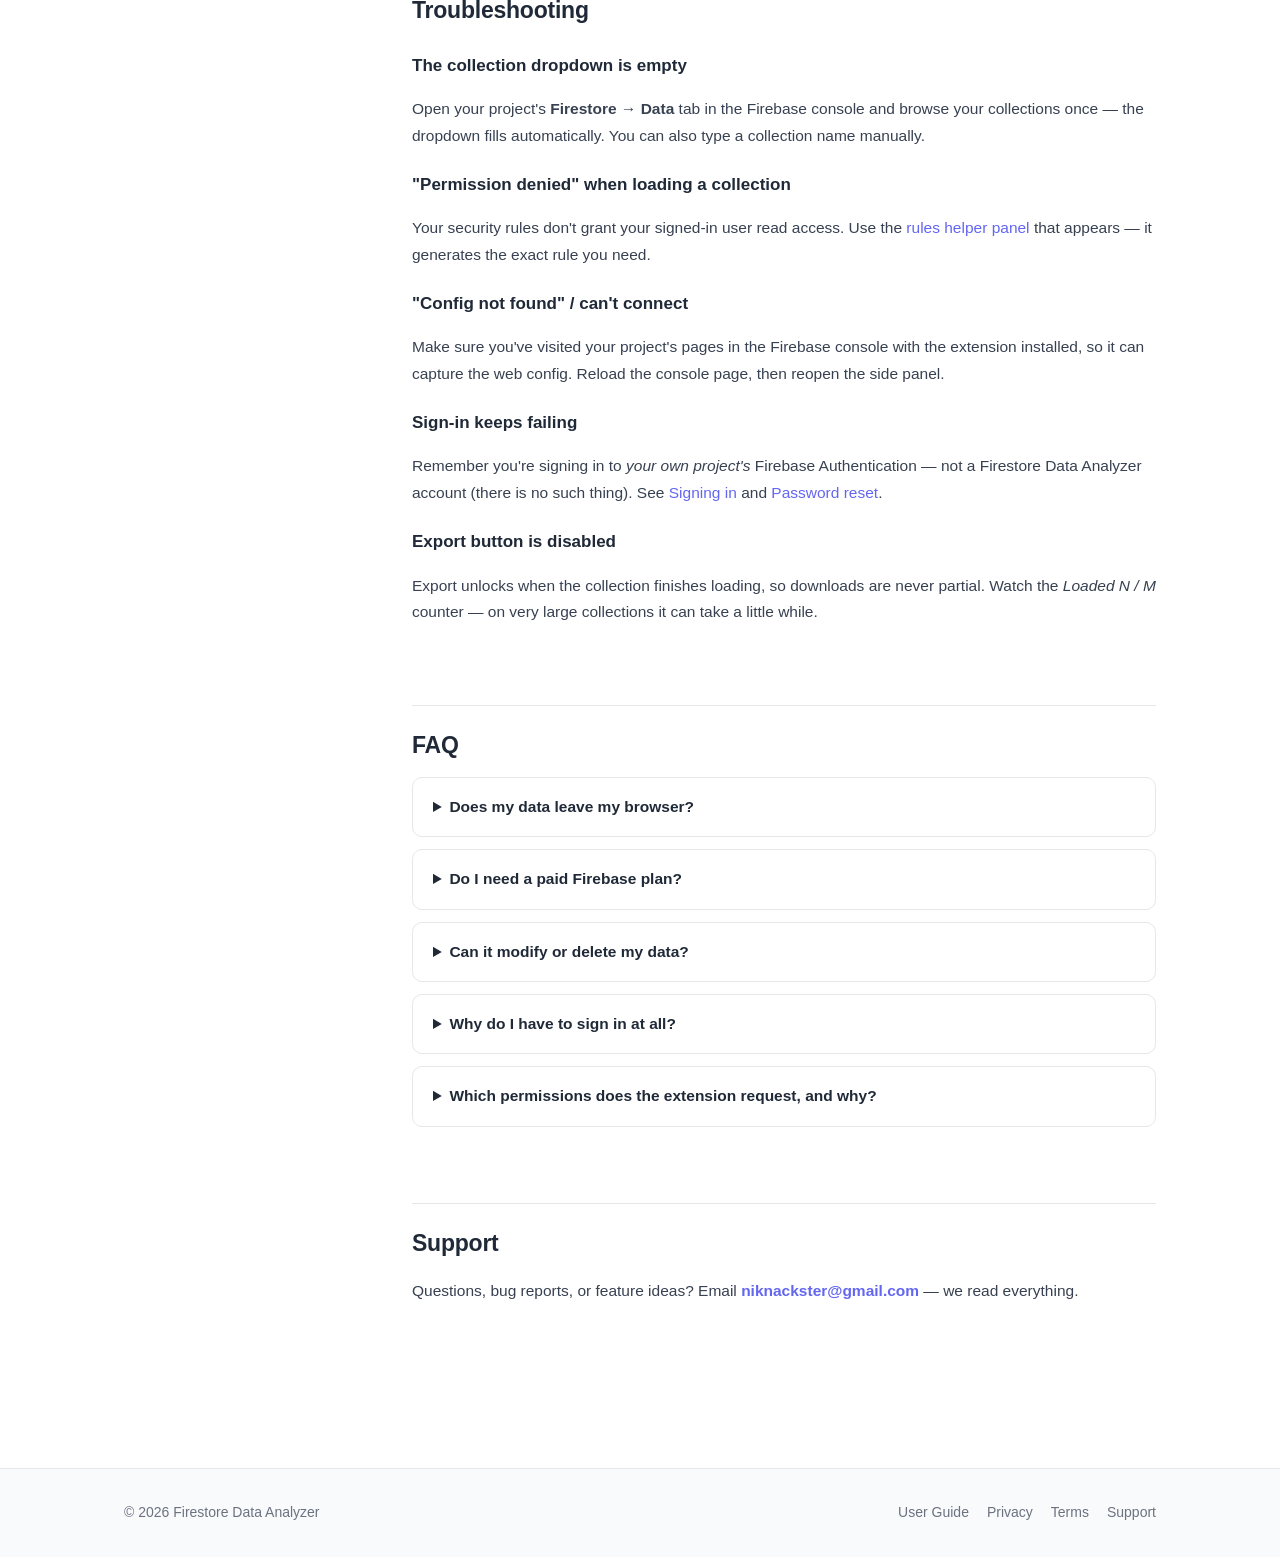
==== commit a7c05c2b: "Mobile header fix, real brand logo, less technical guide copy - Header now wraps gracefully on phone" ====
--- a/guide/index.html
+++ b/guide/index.html
@@ -6,13 +6,13 @@
   <title>User Guide — Firestore Data Analyzer</title>
   <meta name="description" content="Complete user guide for the Firestore Data Analyzer Chrome extension: setup, collections, table view, aggregation, analytics charts, export, and the security-rules helper.">
   <link rel="stylesheet" href="../assets/style.css">
-  <link rel="icon" href="data:image/svg+xml,<svg xmlns=%22http://www.w3.org/2000/svg%22 viewBox=%220 0 100 100%22><text y=%22.9em%22 font-size=%2290%22>🔥</text></svg>">
+  <link rel="icon" href="data:image/svg+xml,%3Csvg xmlns='http://www.w3.org/2000/svg' viewBox='0 0 48 48'%3E%3Crect x='1' y='1' width='46' height='46' rx='11' fill='%234f46e5'/%3E%3Cpath d='M24 6c1.5 6 8 8.5 8 15.5A8 8 0 0 1 16 21.5c0-3 1.8-4.8 3-6 .4 2 1.6 3 3 3.2-1.3-3.4.2-8.7 2-12.7z' fill='%23fff'/%3E%3Cellipse cx='24' cy='30' rx='6.5' ry='2.2' fill='%23fff'/%3E%3Cpath d='M17.5 30v6c0 1.2 2.9 2.2 6.5 2.2s6.5-1 6.5-2.2v-6c0 1.2-2.9 2.2-6.5 2.2s-6.5-1-6.5-2.2z' fill='%23fff'/%3E%3C/svg%3E">
 </head>
 <body>
 
   <header class="site-header">
     <div class="inner">
-      <a class="brand" href="../"><span class="logo">🔥</span> Firestore Data Analyzer</a>
+      <a class="brand" href="../"><svg class="brand-mark" viewBox="0 0 48 48" width="26" height="26" role="img" aria-label="Firestore Data Analyzer logo"><defs><linearGradient id="bmg" x1="0" y1="0" x2="1" y2="1"><stop offset="0" stop-color="#6366f1"/><stop offset="1" stop-color="#4338ca"/></linearGradient></defs><rect x="1" y="1" width="46" height="46" rx="11" fill="url(#bmg)"/><path d="M24 6c1.5 6 8 8.5 8 15.5A8 8 0 0 1 16 21.5c0-3 1.8-4.8 3-6 .4 2 1.6 3 3 3.2-1.3-3.4.2-8.7 2-12.7z" fill="#fff"/><g fill="#fff"><ellipse cx="24" cy="30" rx="6.5" ry="2.2"/><path d="M17.5 30v6c0 1.2 2.9 2.2 6.5 2.2s6.5-1 6.5-2.2v-6c0 1.2-2.9 2.2-6.5 2.2s-6.5-1-6.5-2.2z"/></g></svg> Firestore Data Analyzer</a>
       <nav class="site-nav">
         <a href="../">Home</a>
         <a href="./" class="active">User Guide</a>
@@ -62,13 +62,13 @@
         <p>Firestore Data Analyzer lives in Chrome's side panel and connects directly to your own Firebase project. Setup takes about two minutes:</p>
         <ol>
           <li><strong>Install</strong> the extension from the Chrome Web Store.</li>
-          <li><strong>Open your Firebase console</strong> at <code>console.firebase.google.com</code> and navigate into the project you want to analyze. The extension automatically captures the project's web configuration (project ID, API key) from the console page — you never copy keys by hand.</li>
+          <li><strong>Open your Firebase console</strong> at <code>console.firebase.google.com</code> and navigate into the project you want to analyze. The extension connects to your project automatically — nothing to copy, no setup forms.</li>
           <li><strong>Open the side panel</strong> by clicking the extension's toolbar icon, or the floating <em>Analyze</em> handle that appears at the right edge of console pages.</li>
           <li><strong>Sign in</strong> with an email/password account from your project's Firebase Authentication (see <a href="#sign-in">Signing in</a>).</li>
           <li><strong>Load a collection</strong> from the dropdown and start exploring.</li>
         </ol>
         <div class="callout">
-          <p><strong>Which Firebase plan do I need?</strong> Any — including the free Spark plan. The extension reads data with the standard Firestore web SDK, exactly like your own app does. No BigQuery, no Blaze plan, no billing account.</p>
+          <p><strong>Which Firebase plan do I need?</strong> Any — including the free Spark plan. The extension reads your data the same way your own app does. No BigQuery, no Blaze plan, no billing account.</p>
         </div>
       </section>
 
@@ -106,10 +106,9 @@
         <h2>Loading collections</h2>
         <h3>Auto-discovery</h3>
         <p>
-          Firestore's web SDK cannot list collection names, so the extension learns them from you:
-          as you browse <strong>Firestore → Data</strong> in the Firebase console, collection names
-          you visit are collected automatically (per project) and appear in the extension's
-          collection dropdown. No clicks needed — just browse your data once.
+          As you browse <strong>Firestore → Data</strong> in the Firebase console, the extension
+          automatically remembers the collections you visit and adds them to its dropdown — no
+          typing, no clicks. Just browse your data once and they're there.
         </p>
         <h3>Manual entry</h3>
         <p>
@@ -119,20 +118,19 @@
         </p>
         <h3>Progressive loading</h3>
         <p>
-          Selecting a collection starts a progressive fetch: documents stream in batches of ~500
-          while a progress indicator shows <em>Loaded N / M</em> against the collection's total
-          count. The first rows are visible in well under a second even on large collections, and
-          you can start working immediately while the rest loads in the background.
+          Selecting a collection starts loading immediately: documents stream in while a progress
+          indicator shows <em>Loaded N / M</em> against the collection's total count. The first
+          rows appear right away even on large collections, and you can start working while the
+          rest loads in the background.
         </p>
       </section>
 
       <section id="table-view">
         <h2>Table view</h2>
         <p>
-          The Table tab shows your documents as rows with fields as columns. Rendering is
-          incremental — about 100 rows are appended at a time as you scroll, so even very large
-          collections stay smooth. Switching to another collection always refreshes every tab, so
-          you never look at stale data.
+          The Table tab shows your documents as rows with fields as columns. More rows appear
+          automatically as you scroll, so even very large collections stay smooth. Switching to
+          another collection always refreshes every tab, so you never look at stale data.
         </p>
       </section>
 
@@ -204,11 +202,10 @@
       <section id="privacy">
         <h2>Privacy model</h2>
         <p>
-          The extension is <strong>local-only by architecture</strong>: data flows directly between
-          your browser and your own Firebase project. There are no servers, no analytics, no
-          tracking, and no network calls to anything except Firebase itself. A small usage log is
-          kept in your browser's local extension storage for troubleshooting and never leaves your
-          machine. Full details in the <a href="../privacy.html">privacy policy</a>.
+          The extension is <strong>local-only by design</strong>: data flows directly between
+          your browser and your own Firebase project. There are no servers, no analytics, and no
+          tracking — nothing you do in the extension is sent anywhere. Full details in the
+          <a href="../privacy.html">privacy policy</a>.
         </p>
       </section>
 
@@ -248,7 +245,7 @@
         <div class="faq">
           <details>
             <summary>Does my data leave my browser?</summary>
-            <p>No. The extension talks only to Firebase (Firestore and Firebase Authentication) using your own project credentials. There are no other endpoints, no analytics services, and no servers of ours. Our test suite enforces that the extension makes zero non-Firebase network calls.</p>
+            <p>No. The extension talks only to Firebase (Firestore and Firebase Authentication) using your own project credentials. There are no other endpoints, no analytics services, and no servers of ours.</p>
           </details>
           <details>
             <summary>Do I need a paid Firebase plan?</summary>
@@ -264,7 +261,7 @@
           </details>
           <details>
             <summary>Which permissions does the extension request, and why?</summary>
-            <p><code>storage</code> (remember your config and preferences locally), <code>sidePanel</code> (show the UI), and host access to Firestore, Firebase Auth, and the Firebase console (capture your config and run the Analyze handle). Nothing else.</p>
+            <p>Only the minimum it needs: saving your settings on your own device, showing the side panel, and connecting to Firebase's services and the Firebase console. Nothing else — no browsing history, no access to other sites.</p>
           </details>
         </div>
       </section>
--- a/assets/style.css
+++ b/assets/style.css
@@ -63,12 +63,13 @@
 .site-header .inner {
   max-width: var(--max-width);
   margin: 0 auto;
-  padding: 0 24px;
-  height: 64px;
+  padding: 12px 24px;
+  min-height: 64px;
   display: flex;
   align-items: center;
   justify-content: space-between;
-  gap: 16px;
+  gap: 12px 16px;
+  flex-wrap: wrap;
 }
 
 .brand {
@@ -78,9 +79,10 @@
   font-weight: 700;
   font-size: 17px;
   color: var(--text);
+  white-space: nowrap;
 }
 .brand:hover { text-decoration: none; }
-.brand .logo { font-size: 22px; }
+.brand .brand-mark { flex-shrink: 0; display: block; }
 
 .site-nav { display: flex; gap: 22px; align-items: center; }
 .site-nav a { color: var(--text-muted); font-size: 14.5px; font-weight: 500; }
@@ -319,3 +321,18 @@
   .docs-sidebar .group-label { width: 100%; margin: 10px 0 2px; }
   .site-nav { gap: 14px; }
 }
+
+@media (max-width: 640px) {
+  .site-header .inner { padding: 10px 16px; }
+  .brand { font-size: 15px; gap: 8px; }
+  .brand .brand-mark { width: 22px; height: 22px; }
+  .site-nav { gap: 12px; }
+  .site-nav a { font-size: 13.5px; white-space: nowrap; }
+  .site-nav .btn { padding: 7px 12px; font-size: 13.5px; }
+  .hero { padding: 48px 20px 44px; }
+  .section { padding: 40px 20px; }
+}
+
+@media (max-width: 430px) {
+  .site-nav .btn { display: none; }
+}
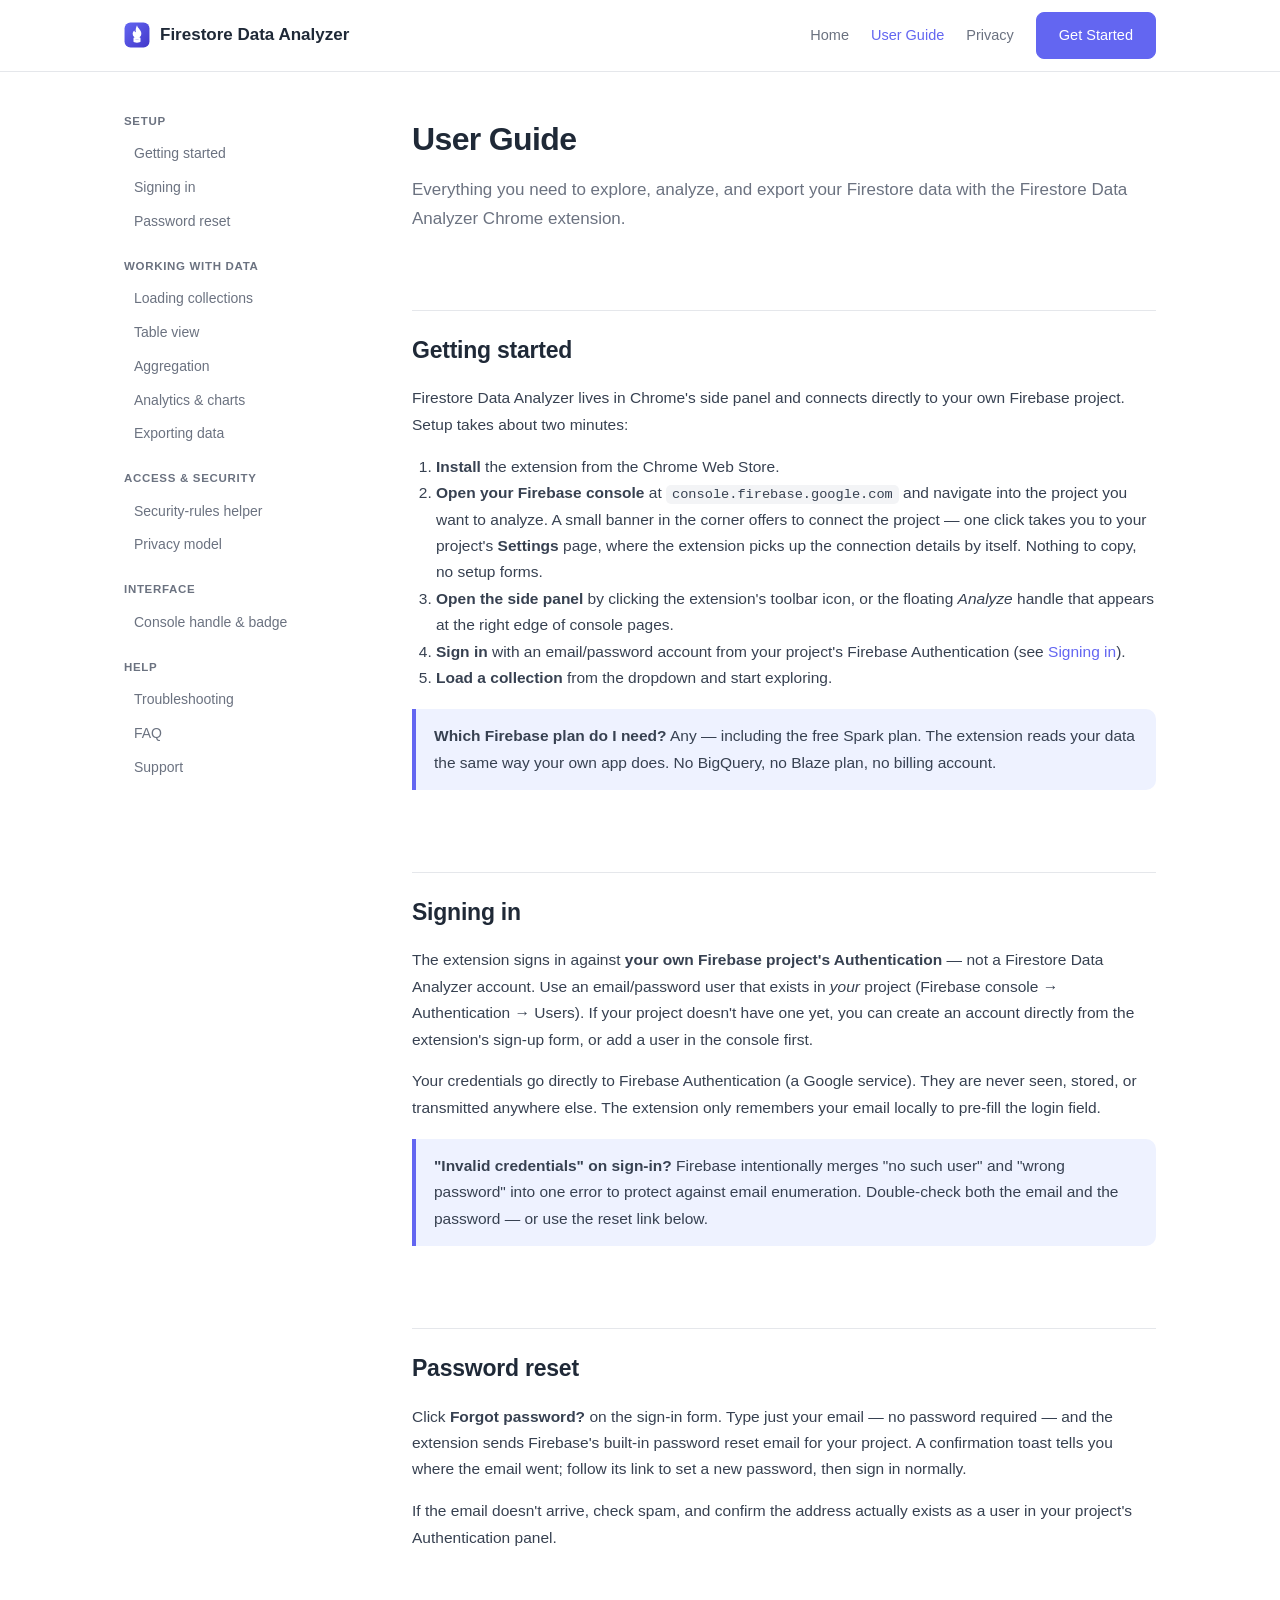
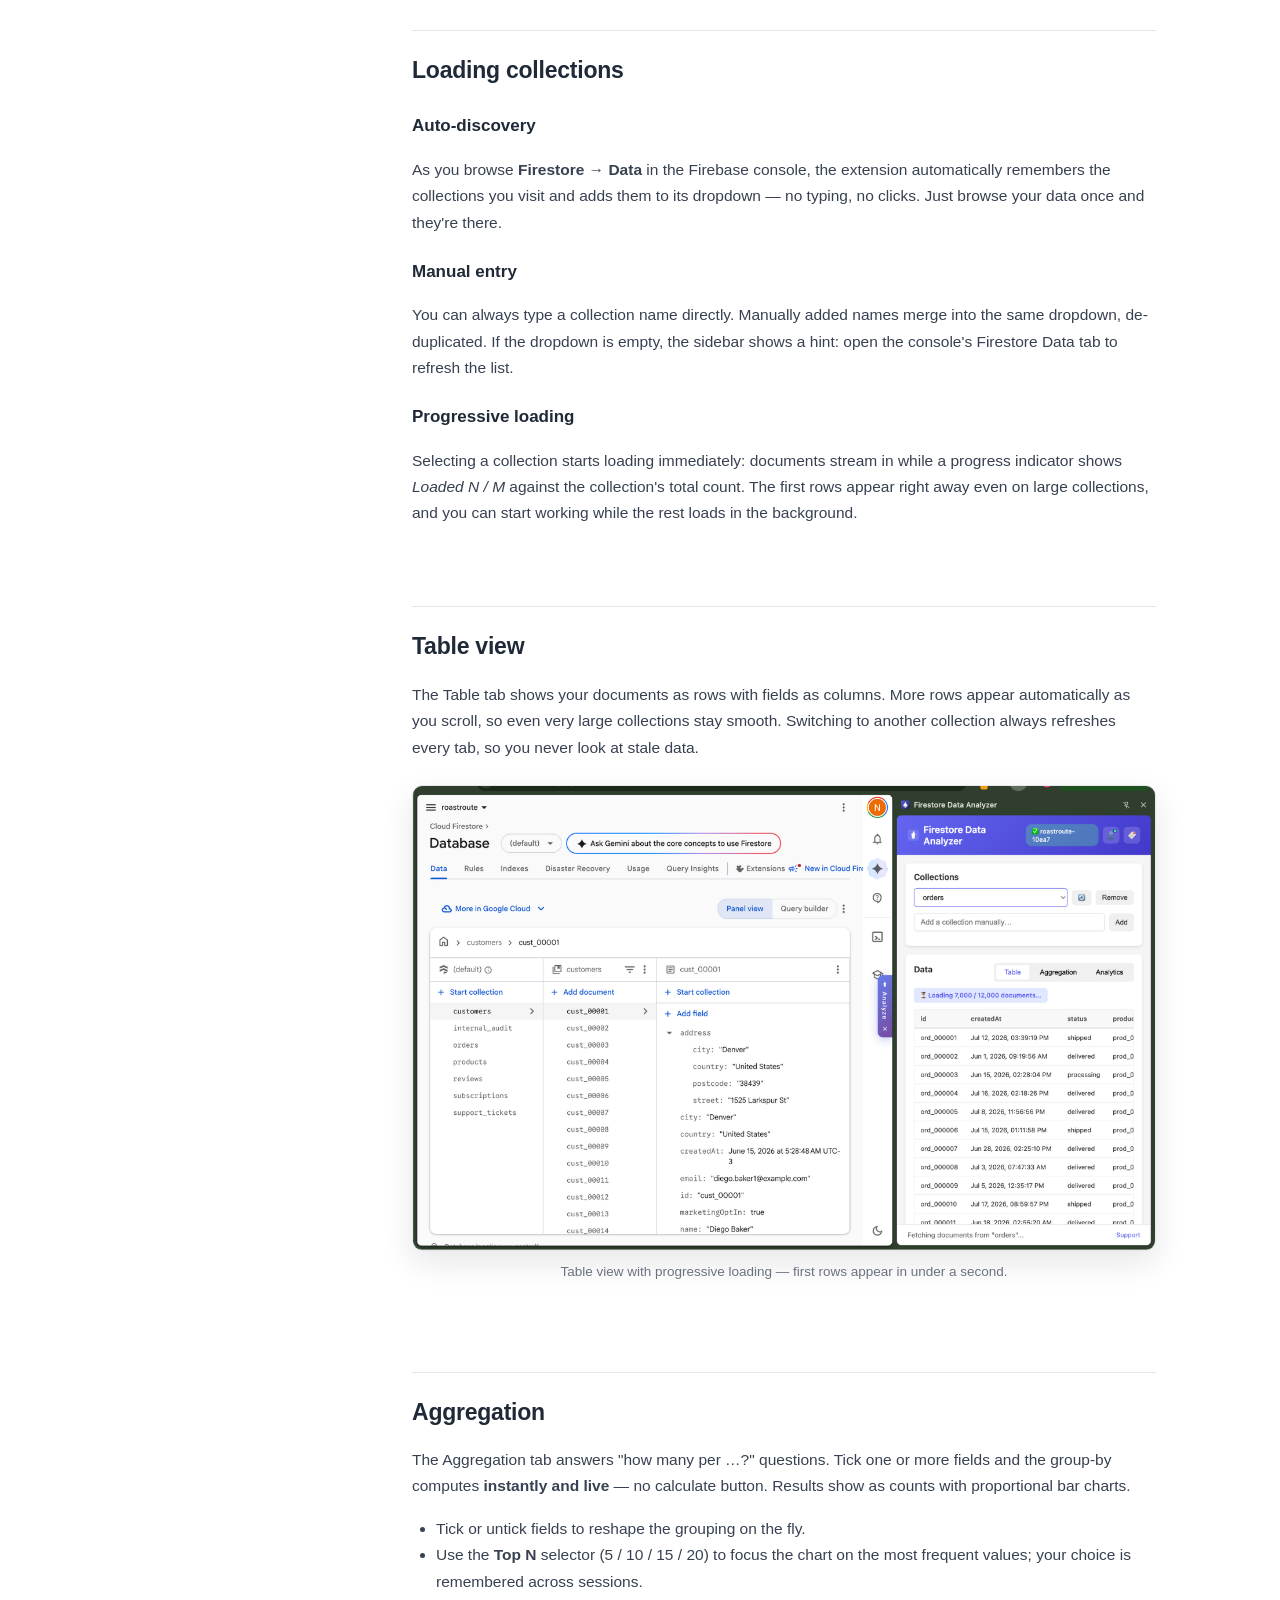
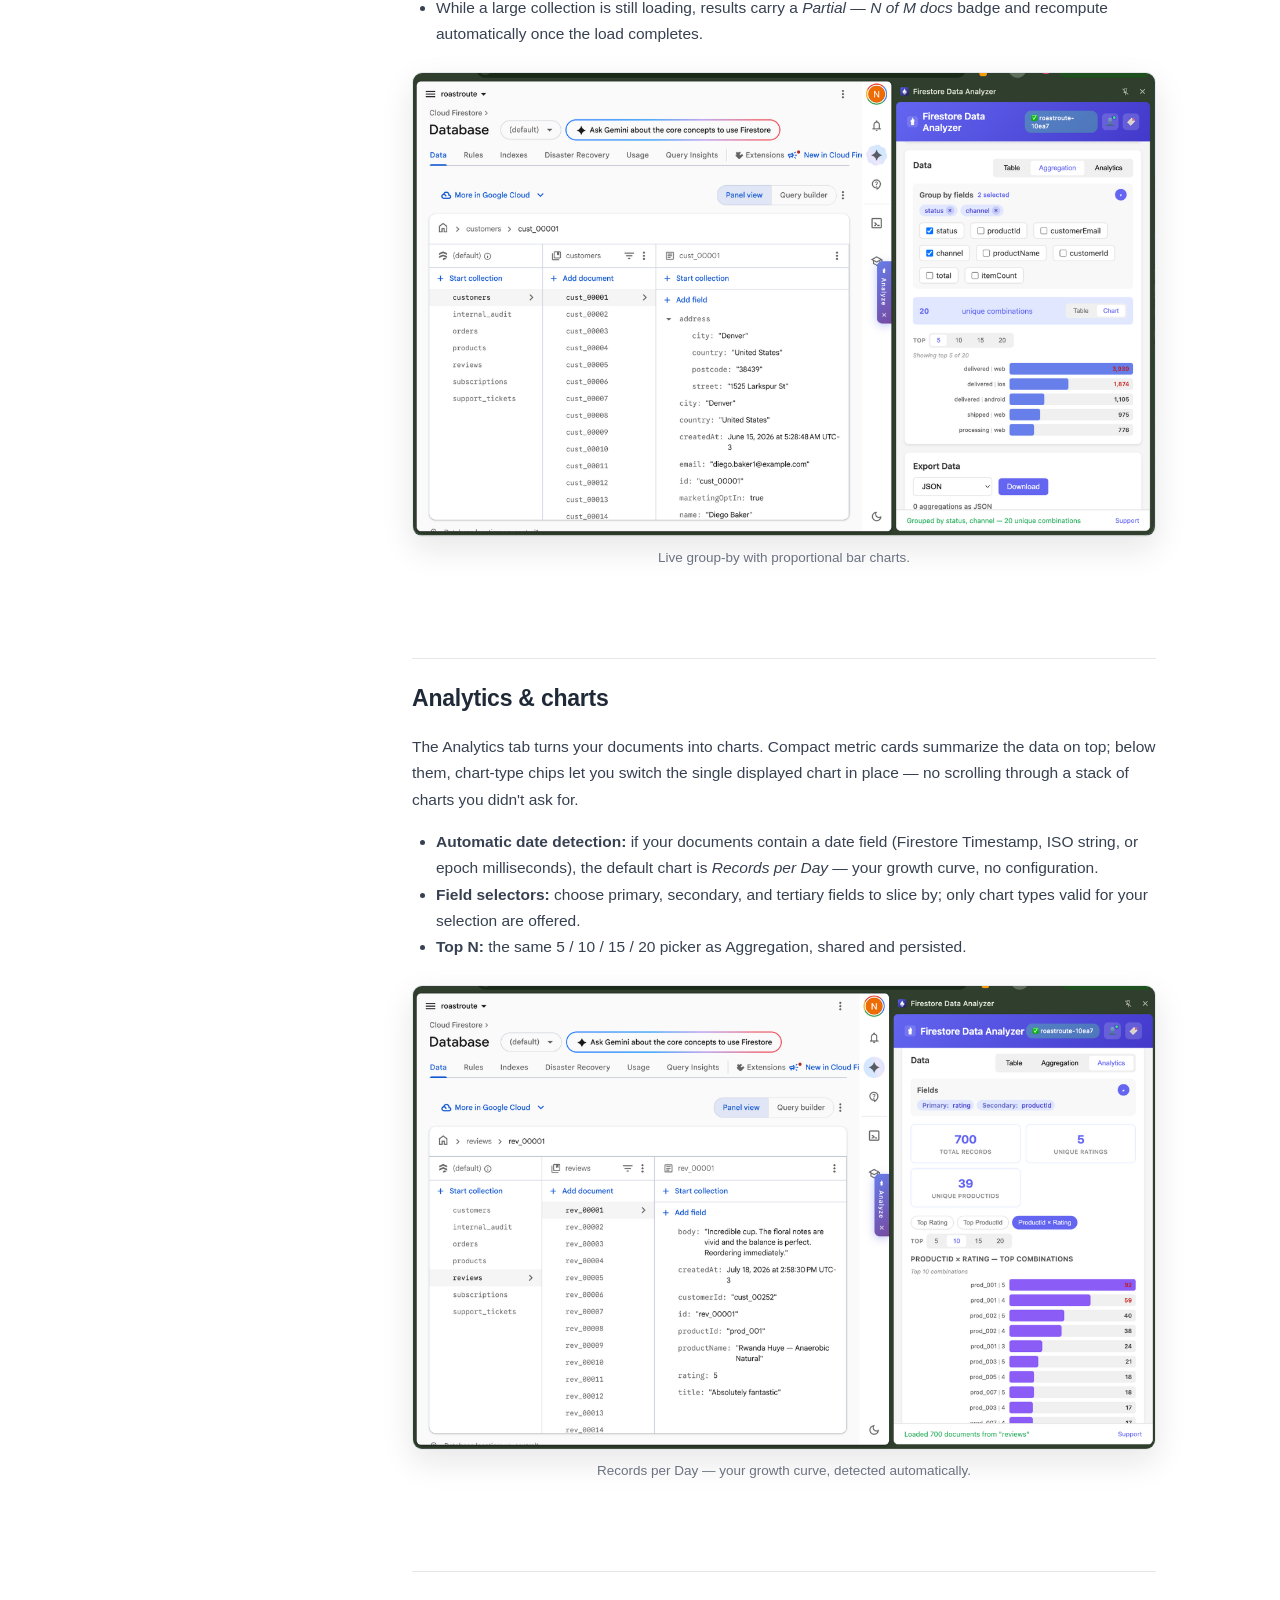
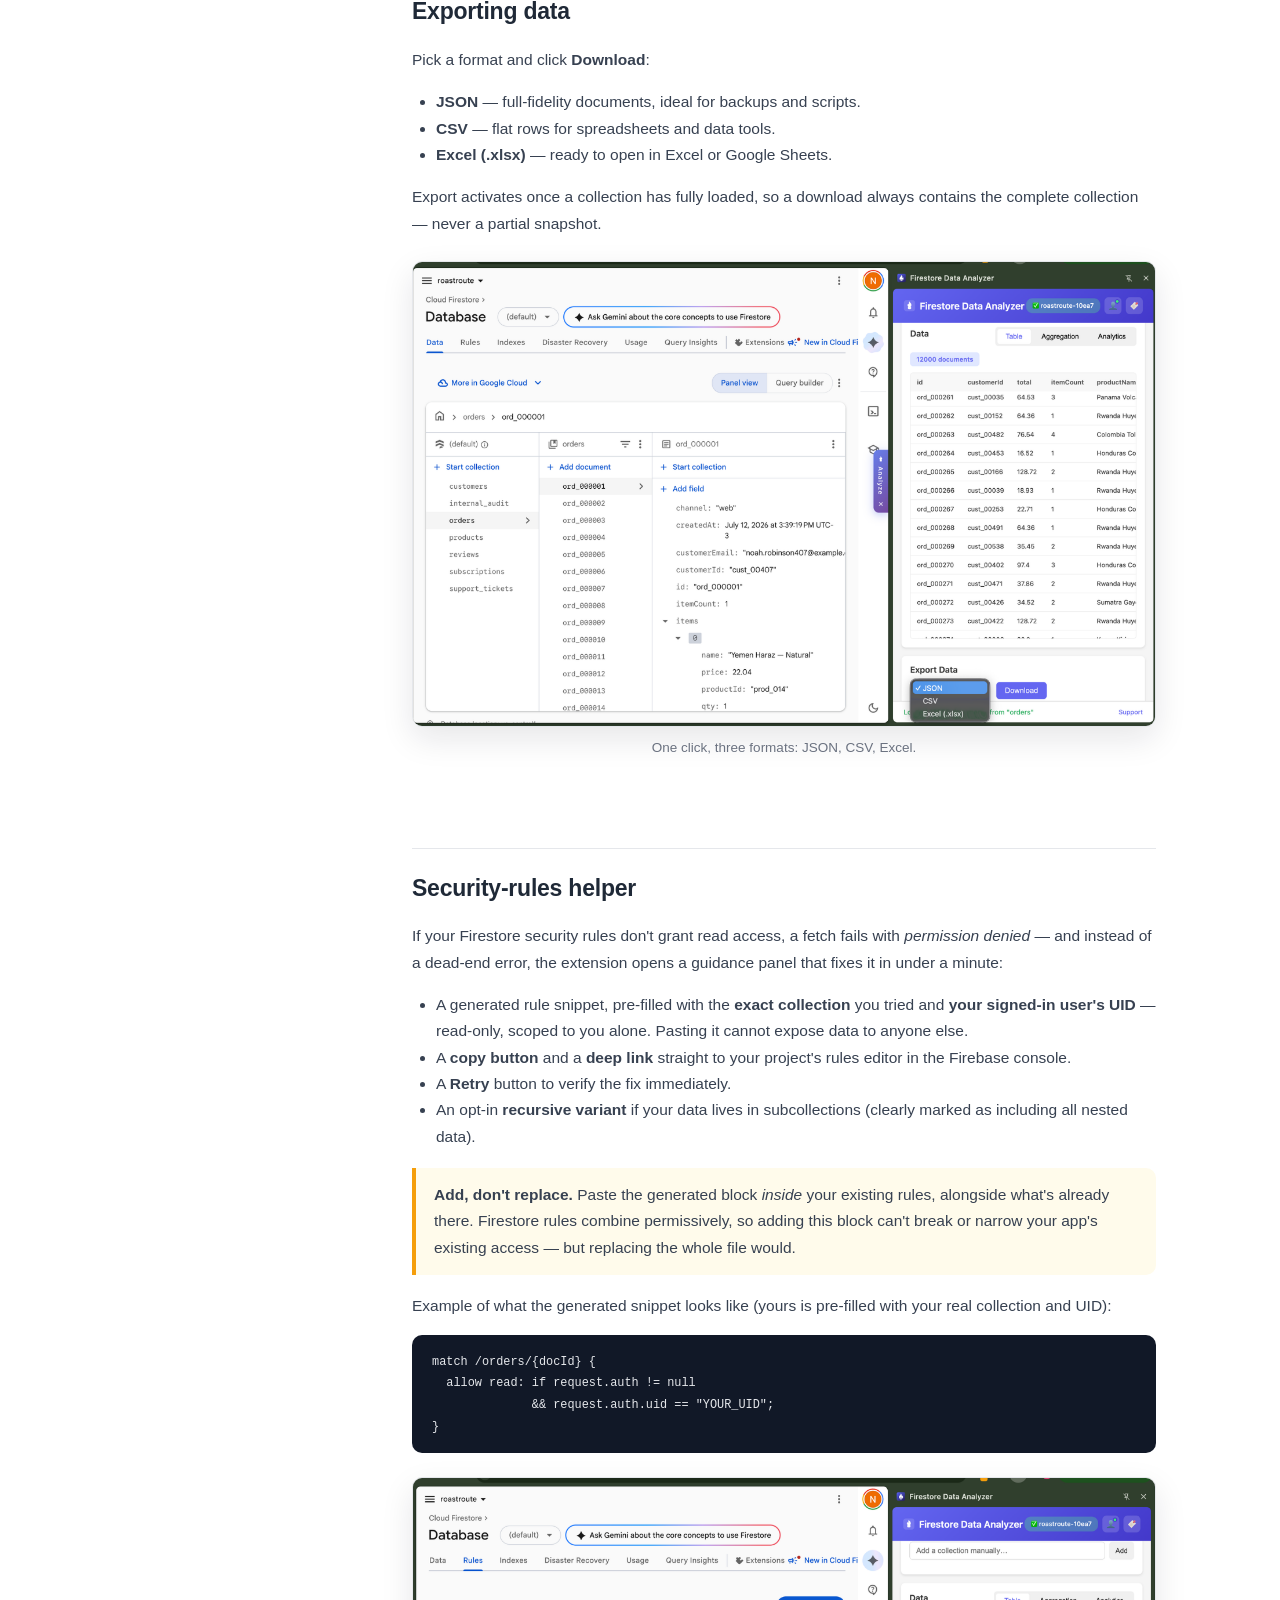
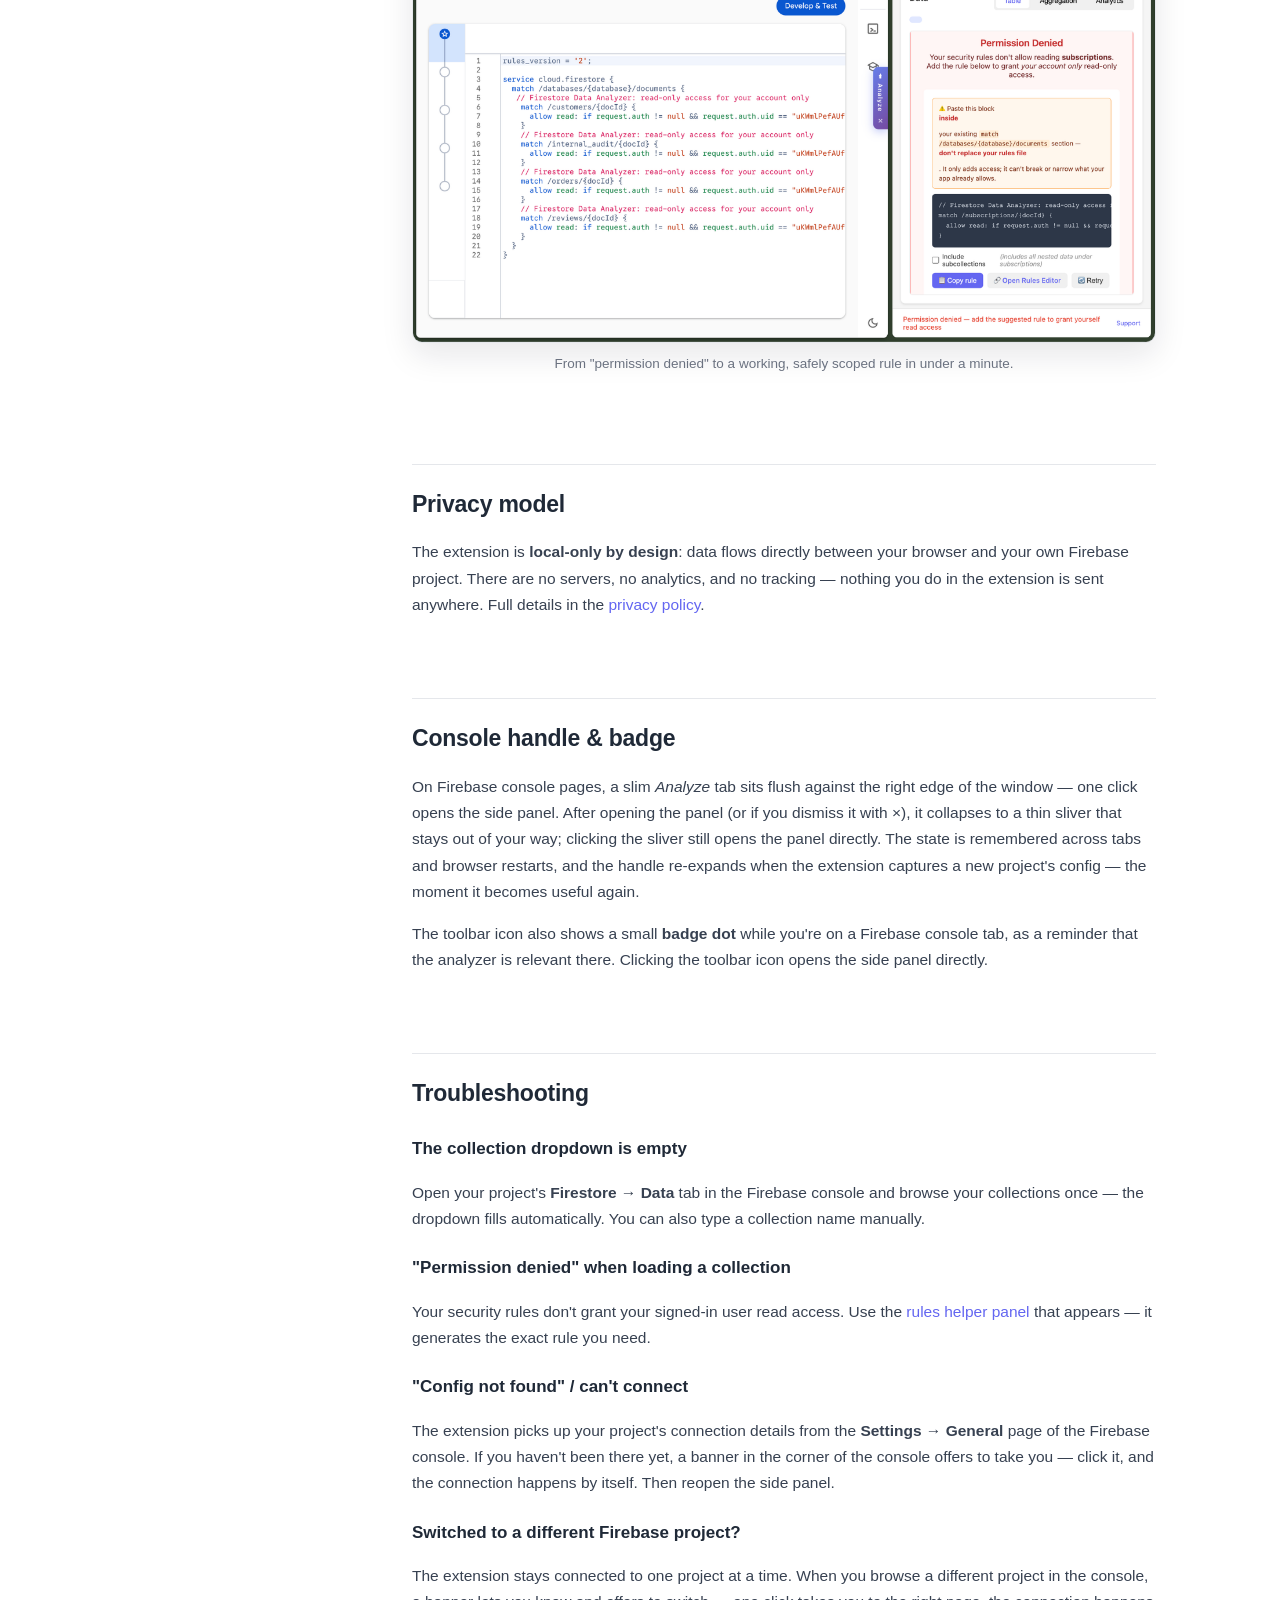
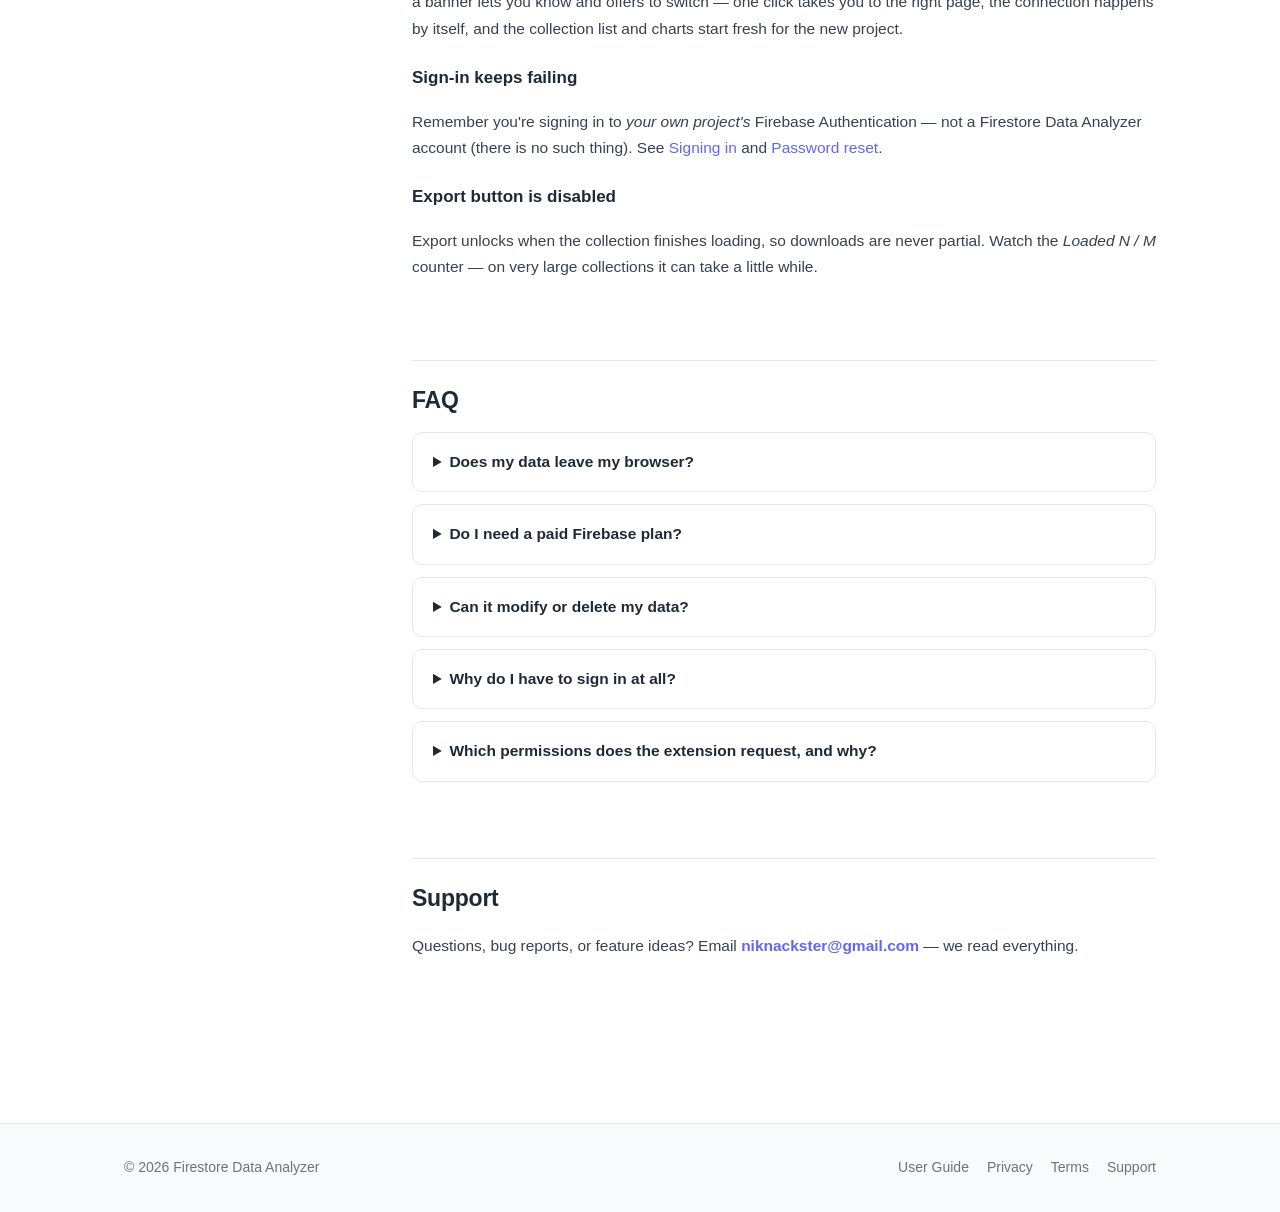
==== commit b5a15900: "Accurate setup steps: Settings-page connect banner, project switching Co-Authored-By: Claude Fable 5" ====
--- a/guide/index.html
+++ b/guide/index.html
@@ -62,7 +62,7 @@
         <p>Firestore Data Analyzer lives in Chrome's side panel and connects directly to your own Firebase project. Setup takes about two minutes:</p>
         <ol>
           <li><strong>Install</strong> the extension from the Chrome Web Store.</li>
-          <li><strong>Open your Firebase console</strong> at <code>console.firebase.google.com</code> and navigate into the project you want to analyze. The extension connects to your project automatically — nothing to copy, no setup forms.</li>
+          <li><strong>Open your Firebase console</strong> at <code>console.firebase.google.com</code> and navigate into the project you want to analyze. A small banner in the corner offers to connect the project — one click takes you to your project's <strong>Settings</strong> page, where the extension picks up the connection details by itself. Nothing to copy, no setup forms.</li>
           <li><strong>Open the side panel</strong> by clicking the extension's toolbar icon, or the floating <em>Analyze</em> handle that appears at the right edge of console pages.</li>
           <li><strong>Sign in</strong> with an email/password account from your project's Firebase Authentication (see <a href="#sign-in">Signing in</a>).</li>
           <li><strong>Load a collection</strong> from the dropdown and start exploring.</li>
@@ -132,6 +132,10 @@
           automatically as you scroll, so even very large collections stay smooth. Switching to
           another collection always refreshes every tab, so you never look at stale data.
         </p>
+        <figure class="screenshot">
+          <img src="../assets/img/hero-table.png" alt="Table view showing a loaded collection with the Loaded N / M progress counter" loading="lazy" onerror="this.closest('figure').style.display='none'">
+          <figcaption>Table view with progressive loading — first rows appear in under a second.</figcaption>
+        </figure>
       </section>
 
       <section id="aggregation">
@@ -146,6 +150,10 @@
           <li>Use the <strong>Top N</strong> selector (5 / 10 / 15 / 20) to focus the chart on the most frequent values; your choice is remembered across sessions.</li>
           <li>While a large collection is still loading, results carry a <em>Partial — N of M docs</em> badge and recompute automatically once the load completes.</li>
         </ul>
+        <figure class="screenshot">
+          <img src="../assets/img/aggregation.png" alt="Aggregation tab with fields ticked and live group-by counts shown as bar charts" loading="lazy" onerror="this.closest('figure').style.display='none'">
+          <figcaption>Live group-by with proportional bar charts.</figcaption>
+        </figure>
       </section>
 
       <section id="analytics">
@@ -160,6 +168,10 @@
           <li><strong>Field selectors:</strong> choose primary, secondary, and tertiary fields to slice by; only chart types valid for your selection are offered.</li>
           <li><strong>Top N:</strong> the same 5 / 10 / 15 / 20 picker as Aggregation, shared and persisted.</li>
         </ul>
+        <figure class="screenshot">
+          <img src="../assets/img/analytics.png" alt="Analytics tab showing metric cards and a Records per Day trend chart" loading="lazy" onerror="this.closest('figure').style.display='none'">
+          <figcaption>Records per Day — your growth curve, detected automatically.</figcaption>
+        </figure>
       </section>
 
       <section id="export">
@@ -174,6 +186,10 @@
           Export activates once a collection has fully loaded, so a download always contains the
           complete collection — never a partial snapshot.
         </p>
+        <figure class="screenshot">
+          <img src="../assets/img/export.png" alt="Export controls with the format selector showing JSON, CSV and Excel options" loading="lazy" onerror="this.closest('figure').style.display='none'">
+          <figcaption>One click, three formats: JSON, CSV, Excel.</figcaption>
+        </figure>
       </section>
 
       <section id="rules-helper">
@@ -197,6 +213,10 @@
   allow read: if request.auth != null
               &amp;&amp; request.auth.uid == "YOUR_UID";
 }</code></pre>
+        <figure class="screenshot">
+          <img src="../assets/img/rules-helper.png" alt="Security-rules helper panel with a generated rule snippet, copy button and retry button" loading="lazy" onerror="this.closest('figure').style.display='none'">
+          <figcaption>From "permission denied" to a working, safely scoped rule in under a minute.</figcaption>
+        </figure>
       </section>
 
       <section id="privacy">
@@ -233,7 +253,9 @@
         <h3>"Permission denied" when loading a collection</h3>
         <p>Your security rules don't grant your signed-in user read access. Use the <a href="#rules-helper">rules helper panel</a> that appears — it generates the exact rule you need.</p>
         <h3>"Config not found" / can't connect</h3>
-        <p>Make sure you've visited your project's pages in the Firebase console with the extension installed, so it can capture the web config. Reload the console page, then reopen the side panel.</p>
+        <p>The extension picks up your project's connection details from the <strong>Settings → General</strong> page of the Firebase console. If you haven't been there yet, a banner in the corner of the console offers to take you — click it, and the connection happens by itself. Then reopen the side panel.</p>
+        <h3>Switched to a different Firebase project?</h3>
+        <p>The extension stays connected to one project at a time. When you browse a different project in the console, a banner lets you know and offers to switch — one click takes you to the right page, the connection happens by itself, and the collection list and charts start fresh for the new project.</p>
         <h3>Sign-in keeps failing</h3>
         <p>Remember you're signing in to <em>your own project's</em> Firebase Authentication — not a Firestore Data Analyzer account (there is no such thing). See <a href="#sign-in">Signing in</a> and <a href="#password-reset">Password reset</a>.</p>
         <h3>Export button is disabled</h3>
--- a/assets/style.css
+++ b/assets/style.css
@@ -132,6 +132,25 @@
 }
 .hero .actions { display: flex; gap: 12px; justify-content: center; flex-wrap: wrap; }
 .hero .note { margin-top: 18px; font-size: 13.5px; color: var(--text-muted); }
+
+/* ── Screenshots ── */
+
+.screenshot { margin: 24px 0; }
+.screenshot img {
+  width: 100%;
+  height: auto;
+  display: block;
+  border: 1px solid var(--border);
+  border-radius: var(--radius);
+  box-shadow: 0 12px 32px rgba(17, 24, 39, 0.10);
+}
+.screenshot figcaption {
+  margin-top: 10px;
+  font-size: 13.5px;
+  color: var(--text-muted);
+  text-align: center;
+}
+.hero .screenshot { max-width: 920px; margin: 44px auto 0; }
 
 /* ── Sections ── */
 
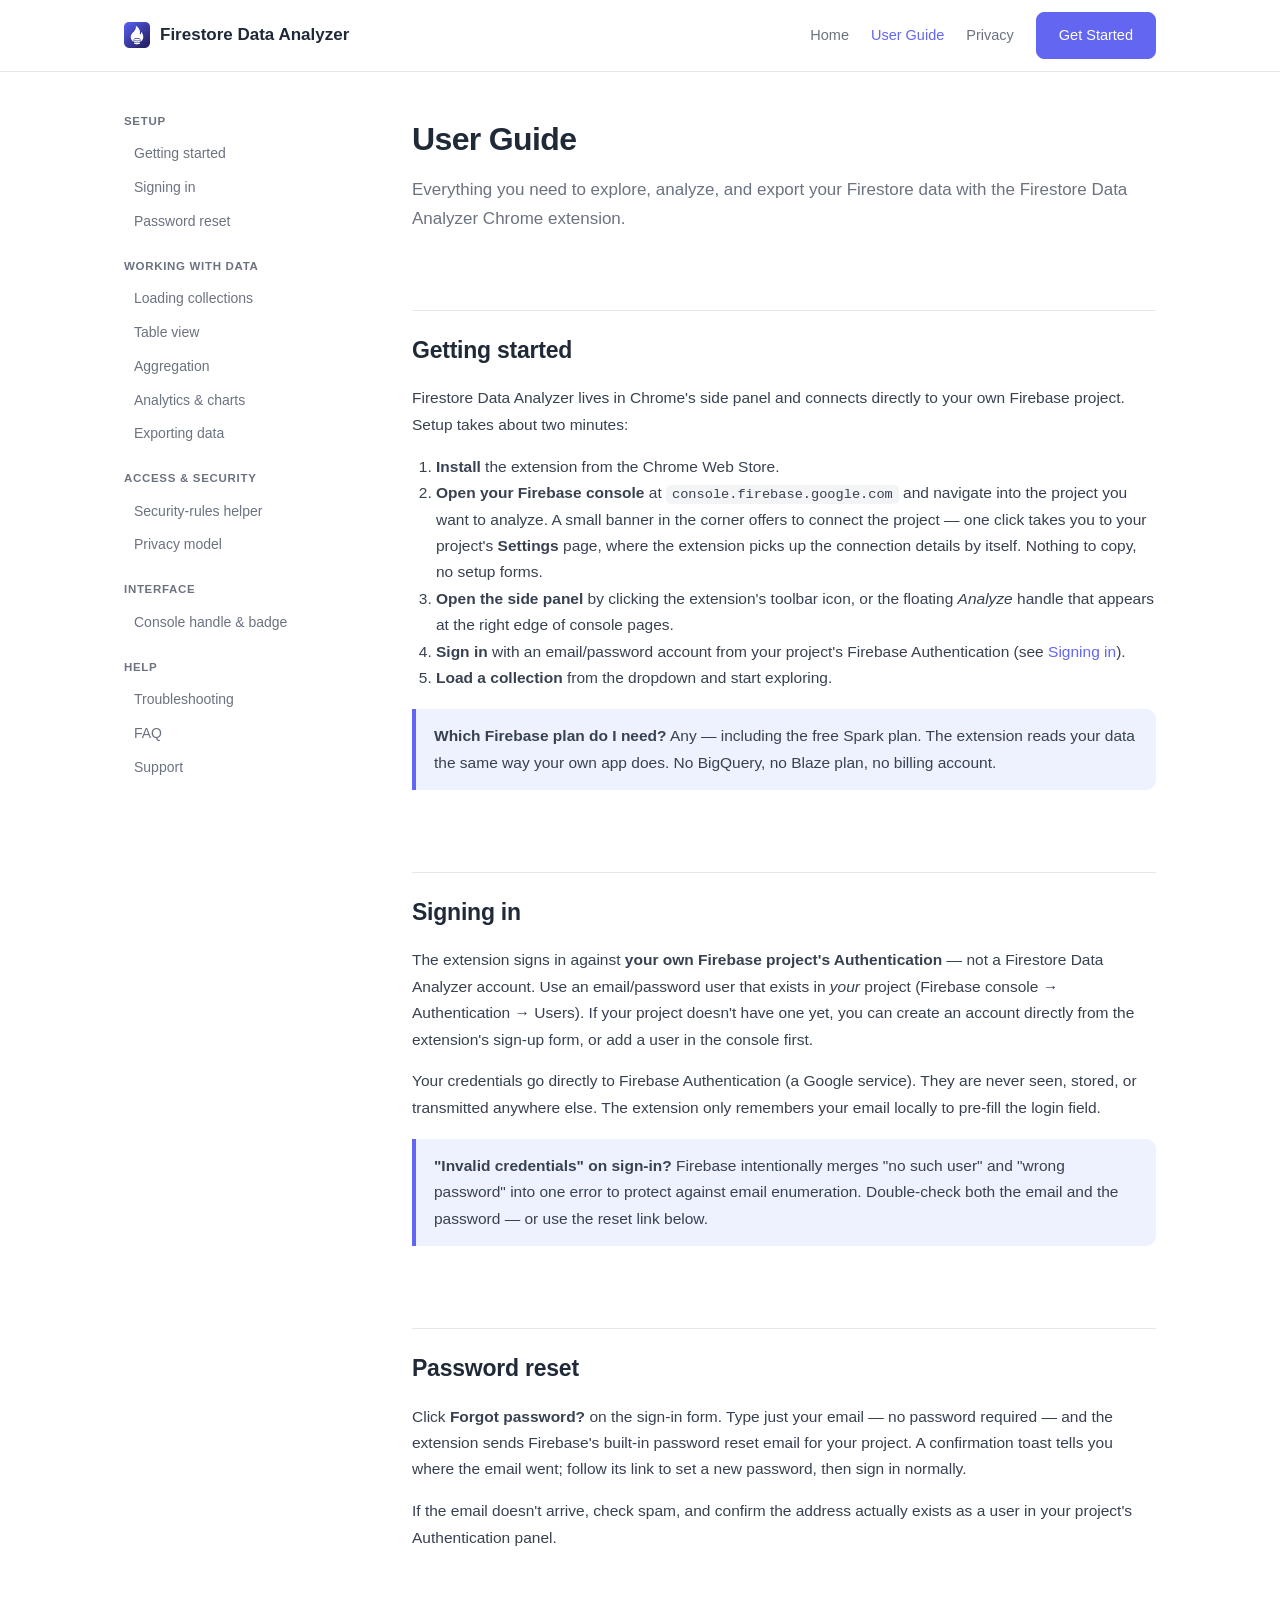
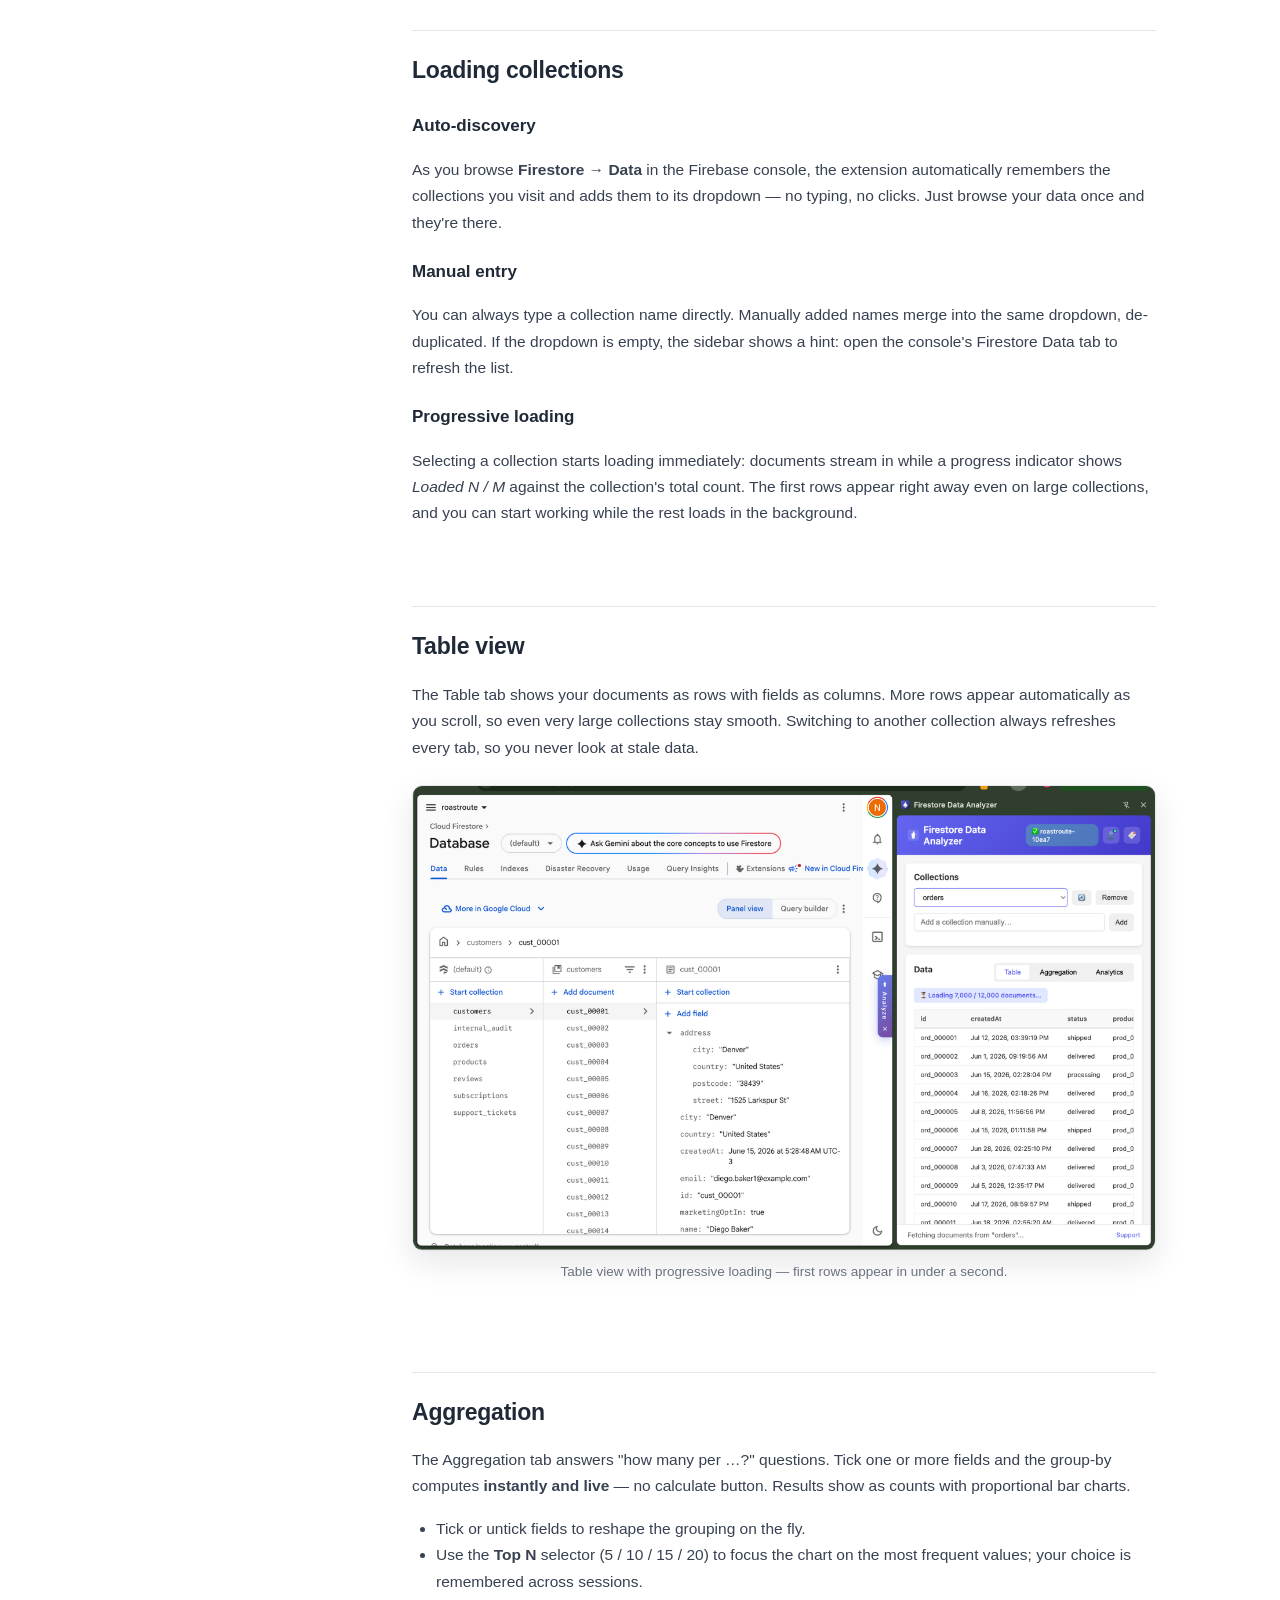
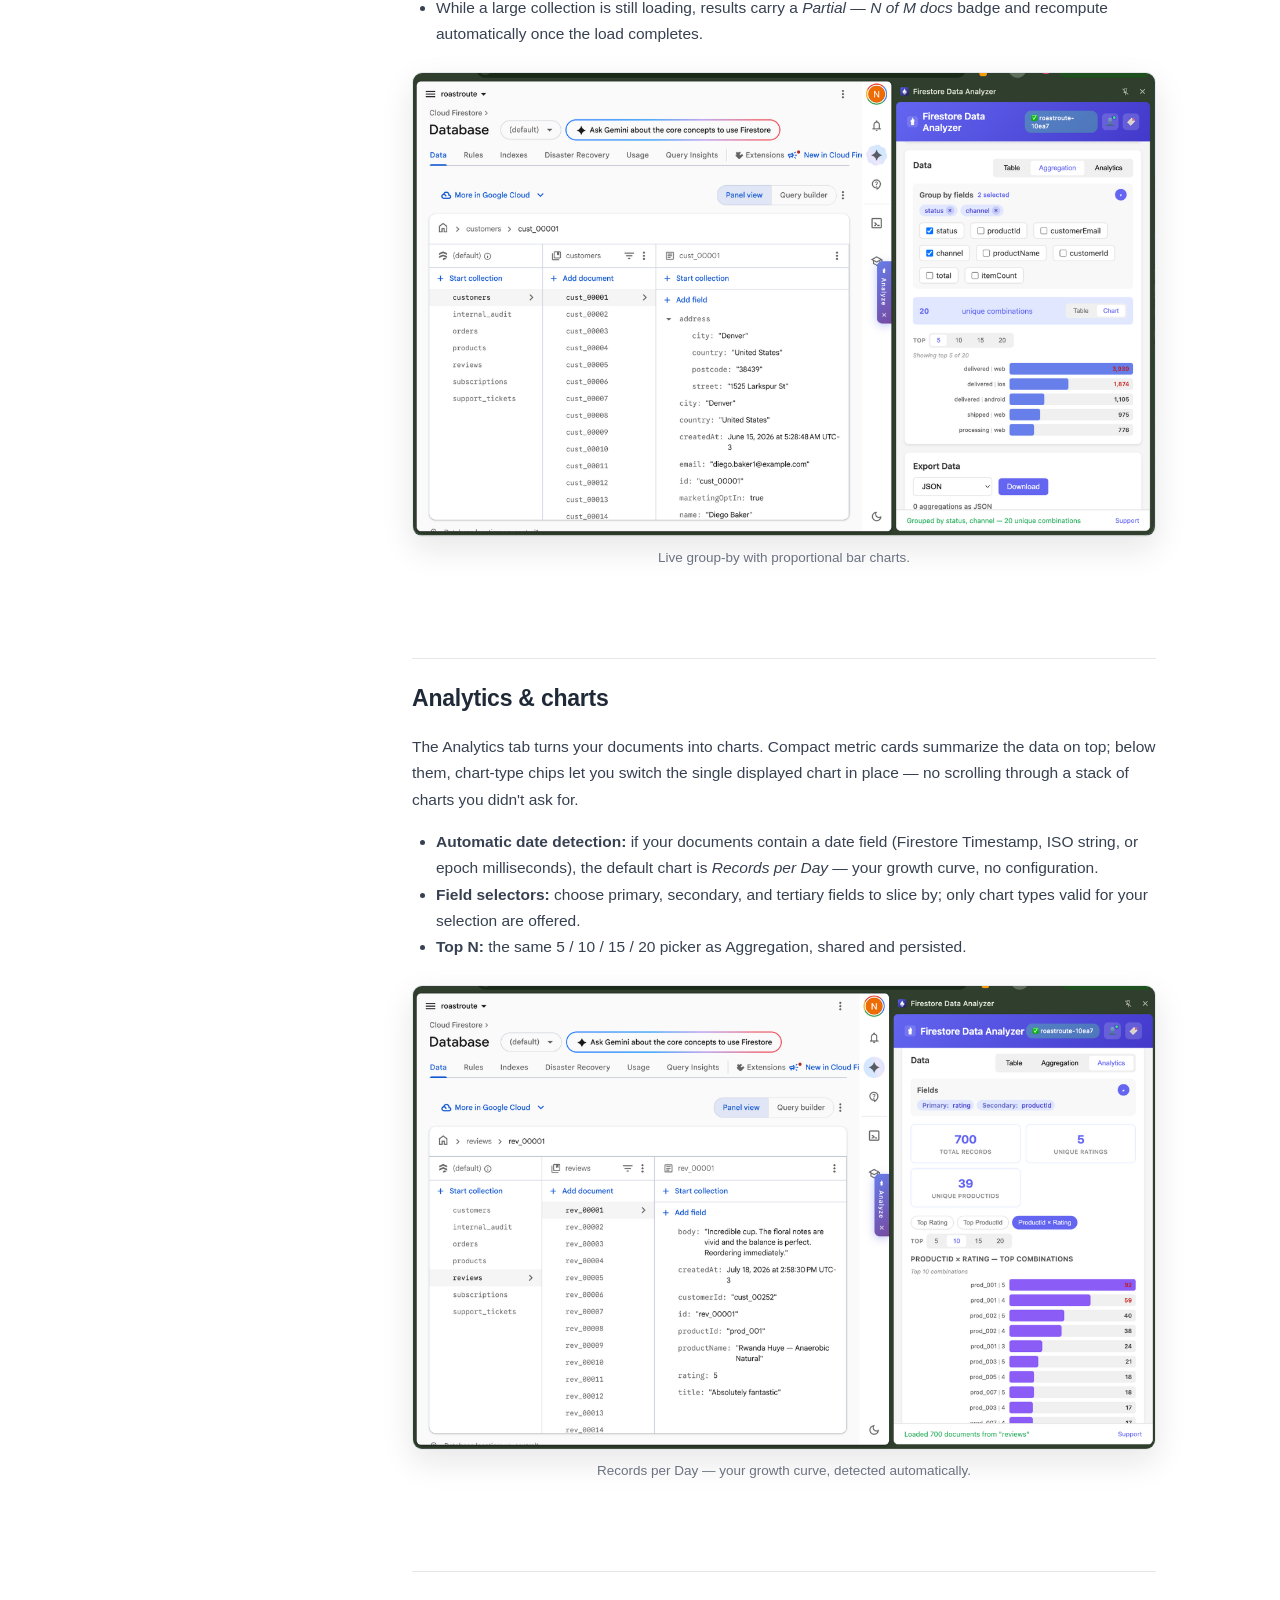
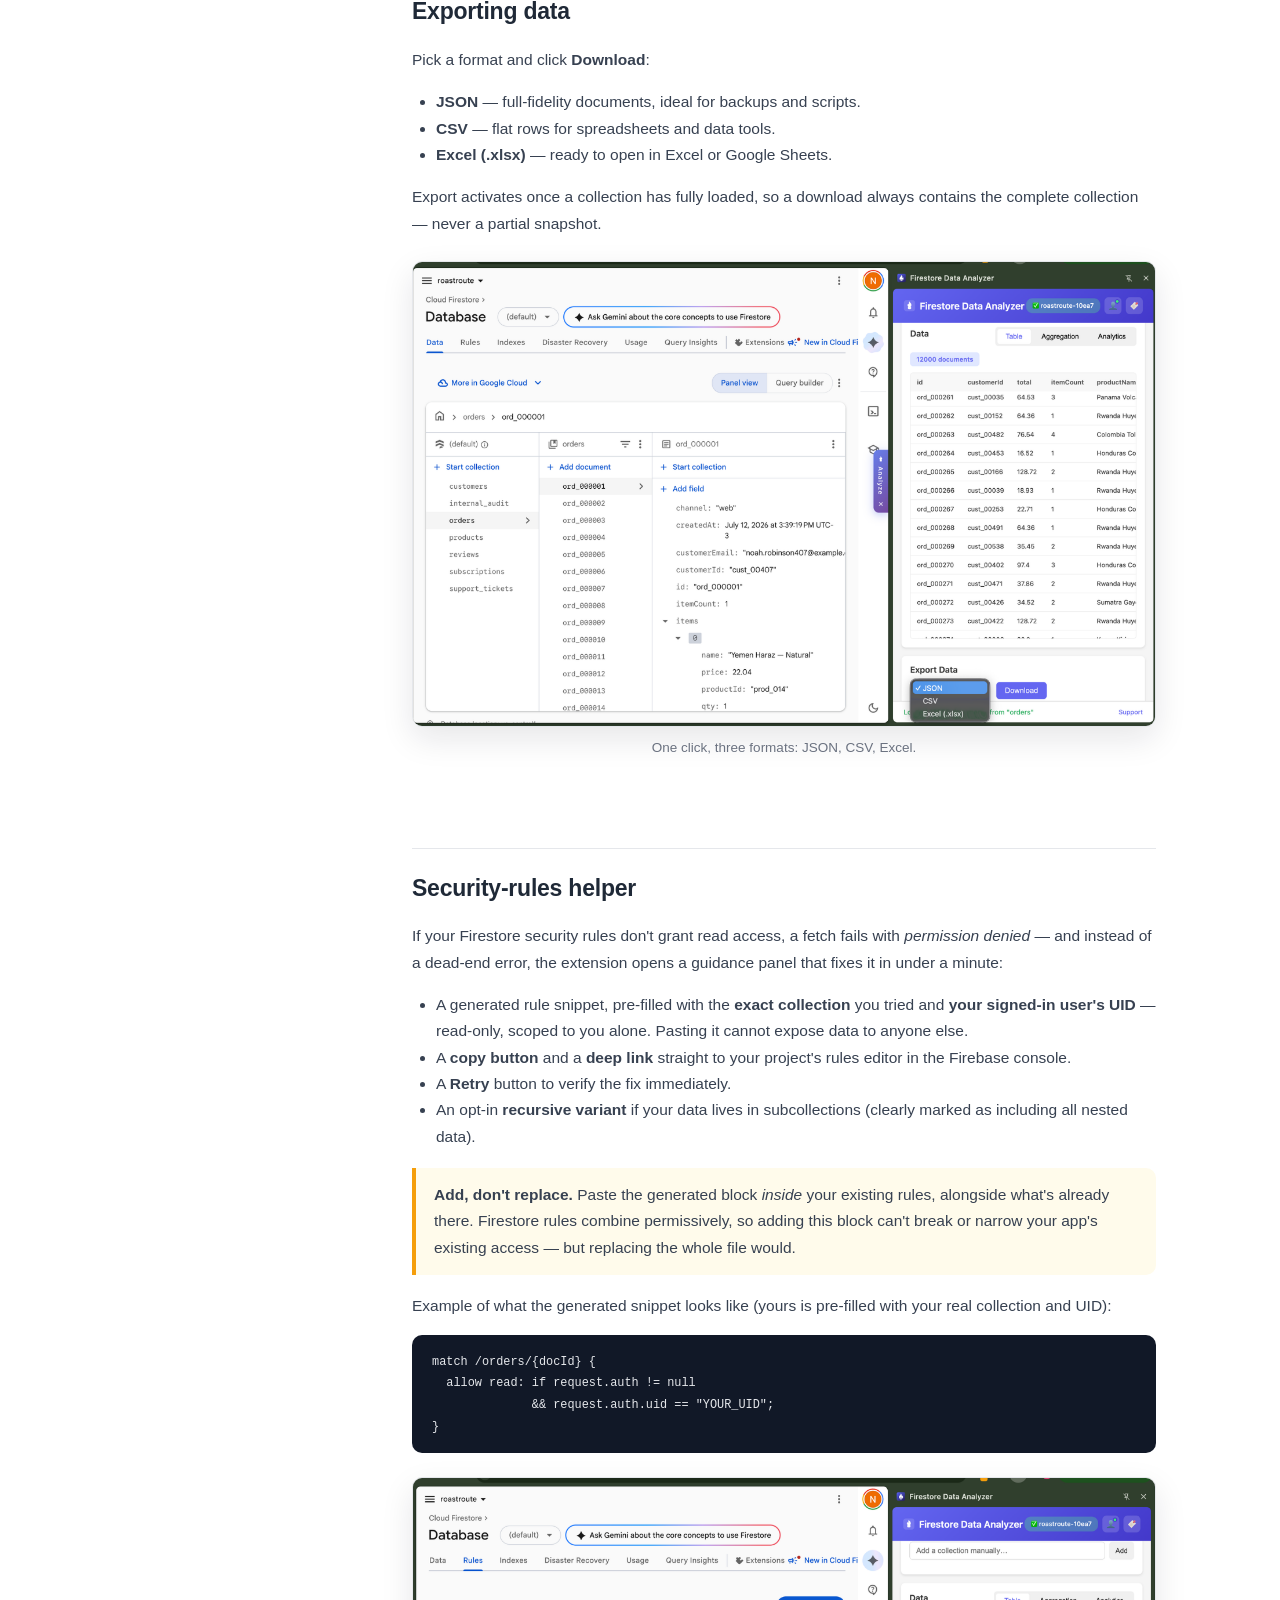
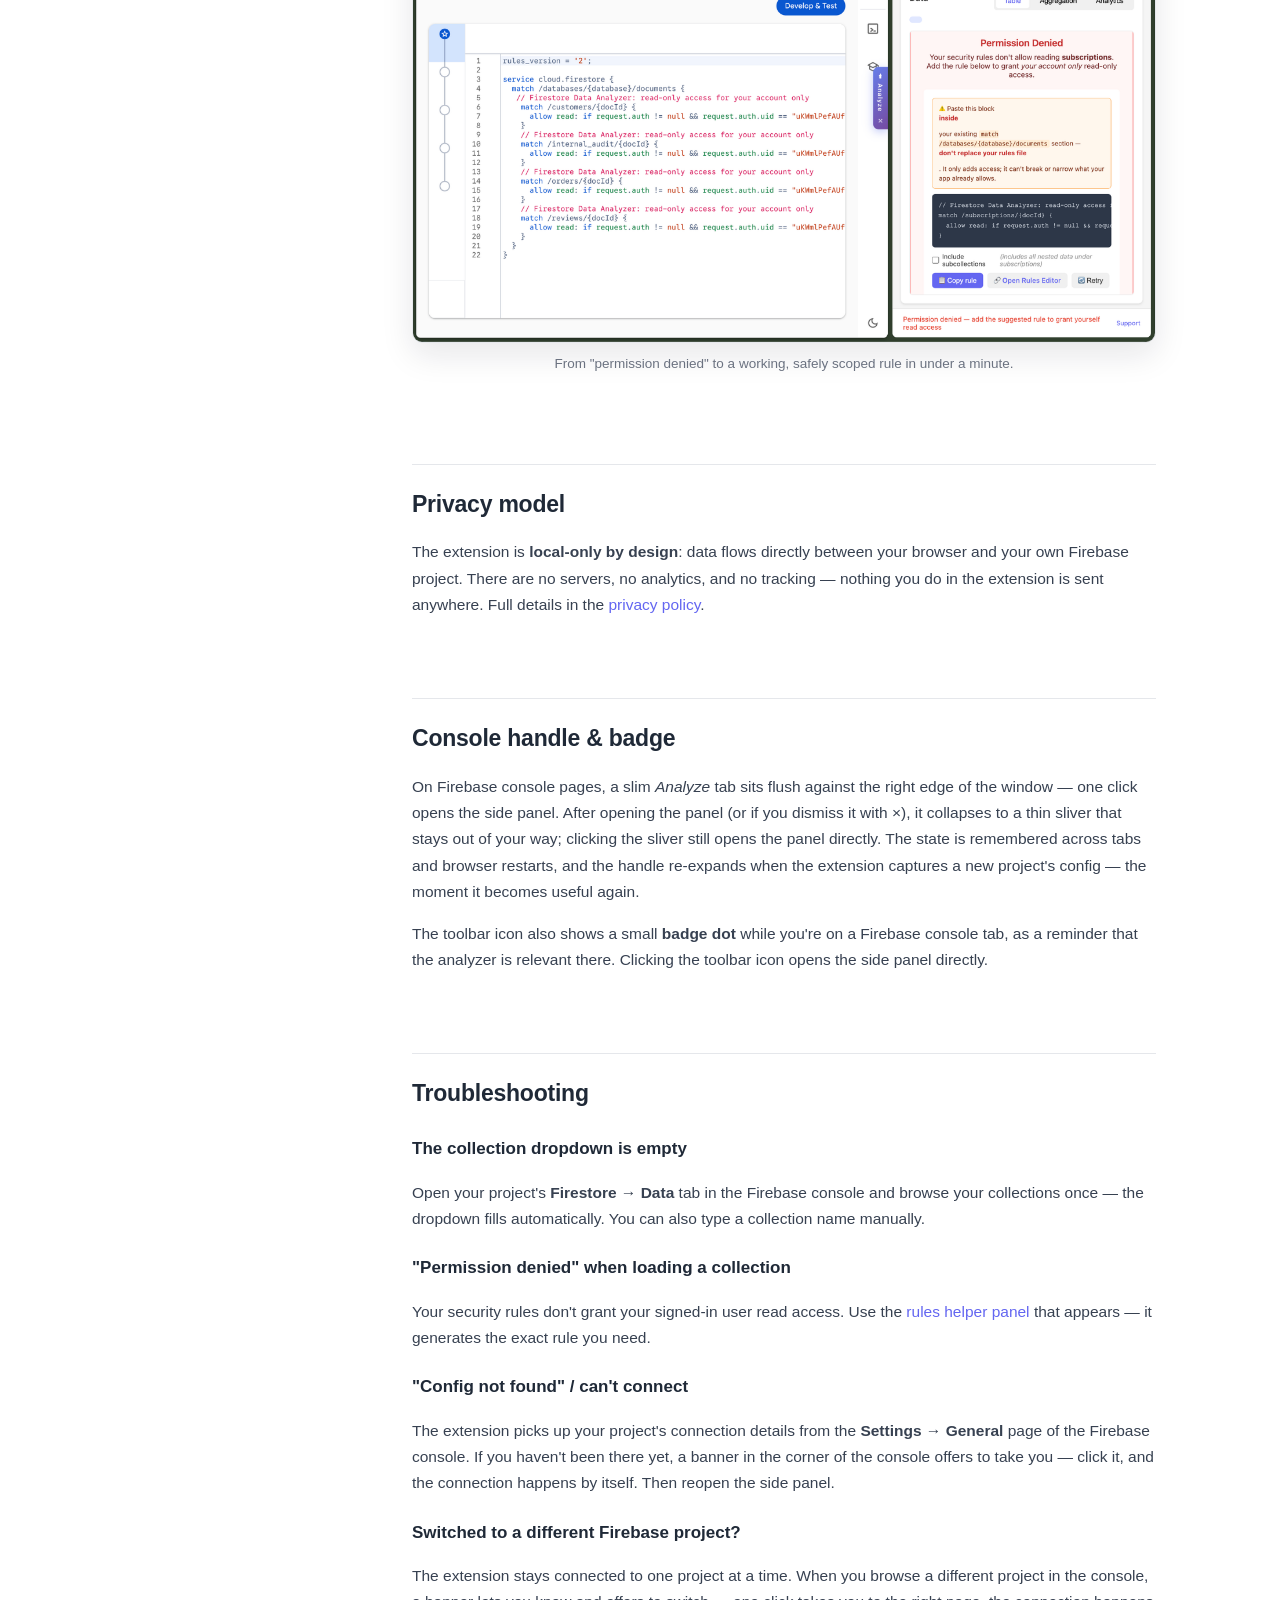
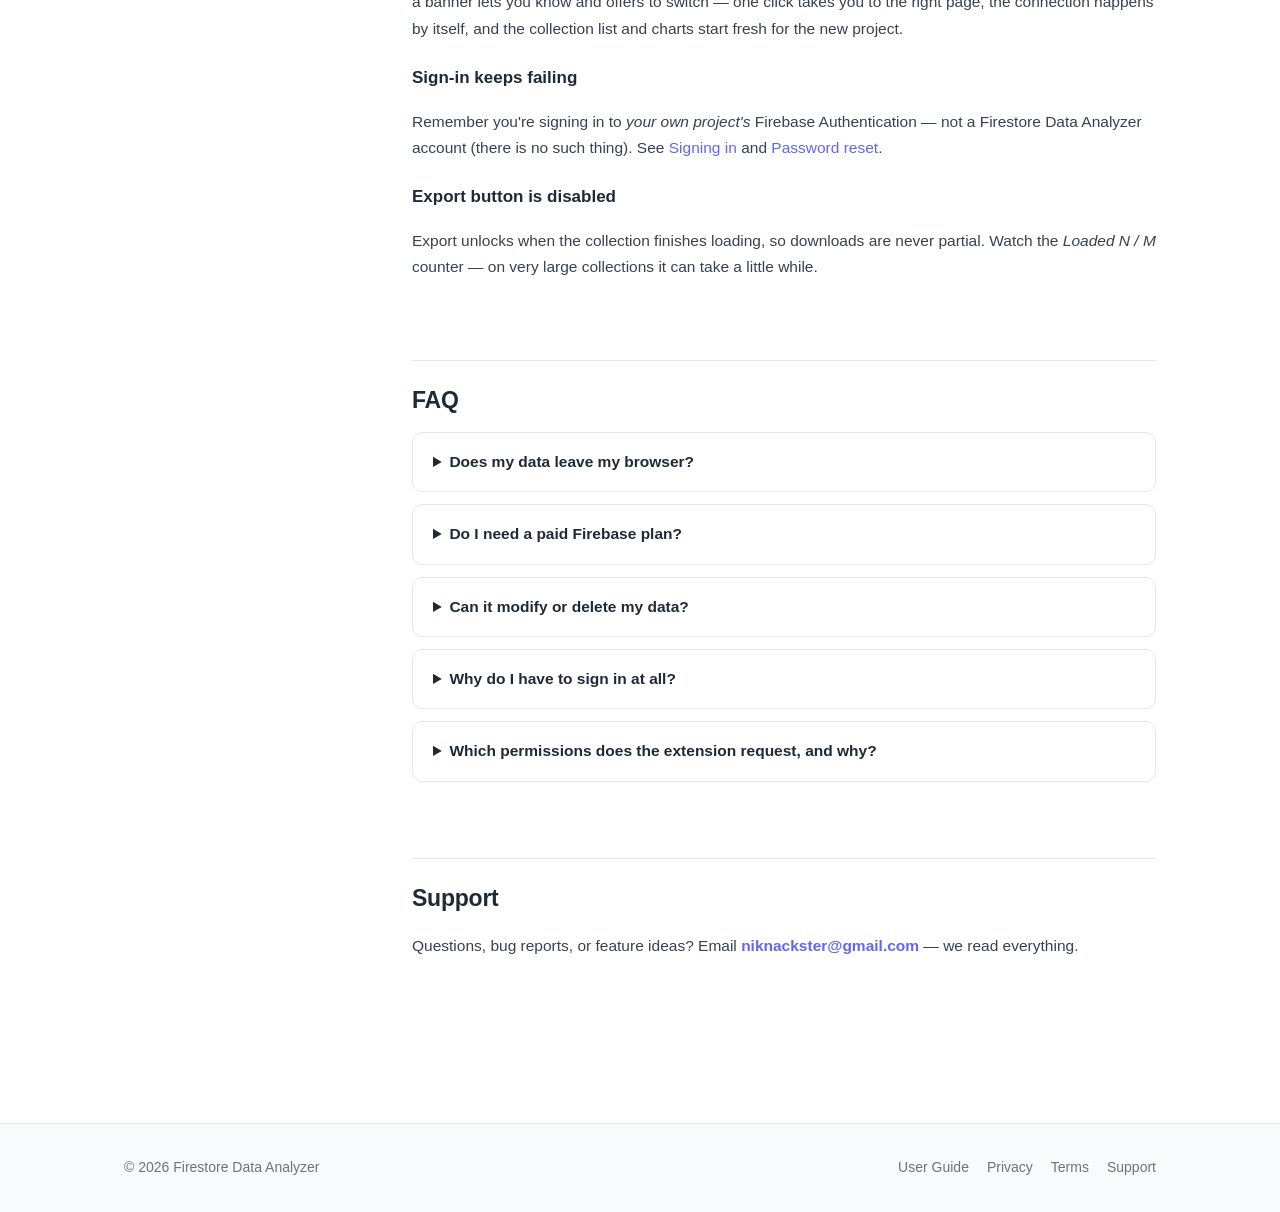
==== commit 397bf26f: "Use the extension icon as the site logo and favicon Co-Authored-By: Claude Fable 5 <noreply@anthropi" ====
--- a/guide/index.html
+++ b/guide/index.html
@@ -6,13 +6,13 @@
   <title>User Guide — Firestore Data Analyzer</title>
   <meta name="description" content="Complete user guide for the Firestore Data Analyzer Chrome extension: setup, collections, table view, aggregation, analytics charts, export, and the security-rules helper.">
   <link rel="stylesheet" href="../assets/style.css">
-  <link rel="icon" href="data:image/svg+xml,%3Csvg xmlns='http://www.w3.org/2000/svg' viewBox='0 0 48 48'%3E%3Crect x='1' y='1' width='46' height='46' rx='11' fill='%234f46e5'/%3E%3Cpath d='M24 6c1.5 6 8 8.5 8 15.5A8 8 0 0 1 16 21.5c0-3 1.8-4.8 3-6 .4 2 1.6 3 3 3.2-1.3-3.4.2-8.7 2-12.7z' fill='%23fff'/%3E%3Cellipse cx='24' cy='30' rx='6.5' ry='2.2' fill='%23fff'/%3E%3Cpath d='M17.5 30v6c0 1.2 2.9 2.2 6.5 2.2s6.5-1 6.5-2.2v-6c0 1.2-2.9 2.2-6.5 2.2s-6.5-1-6.5-2.2z' fill='%23fff'/%3E%3C/svg%3E">
+  <link rel="icon" href="../assets/img/icon48.png" type="image/png" sizes="48x48">
 </head>
 <body>
 
   <header class="site-header">
     <div class="inner">
-      <a class="brand" href="../"><svg class="brand-mark" viewBox="0 0 48 48" width="26" height="26" role="img" aria-label="Firestore Data Analyzer logo"><defs><linearGradient id="bmg" x1="0" y1="0" x2="1" y2="1"><stop offset="0" stop-color="#6366f1"/><stop offset="1" stop-color="#4338ca"/></linearGradient></defs><rect x="1" y="1" width="46" height="46" rx="11" fill="url(#bmg)"/><path d="M24 6c1.5 6 8 8.5 8 15.5A8 8 0 0 1 16 21.5c0-3 1.8-4.8 3-6 .4 2 1.6 3 3 3.2-1.3-3.4.2-8.7 2-12.7z" fill="#fff"/><g fill="#fff"><ellipse cx="24" cy="30" rx="6.5" ry="2.2"/><path d="M17.5 30v6c0 1.2 2.9 2.2 6.5 2.2s6.5-1 6.5-2.2v-6c0 1.2-2.9 2.2-6.5 2.2s-6.5-1-6.5-2.2z"/></g></svg> Firestore Data Analyzer</a>
+      <a class="brand" href="../"><img class="brand-mark" src="../assets/img/icon48.png" alt="" width="26" height="26"> Firestore Data Analyzer</a>
       <nav class="site-nav">
         <a href="../">Home</a>
         <a href="./" class="active">User Guide</a>
